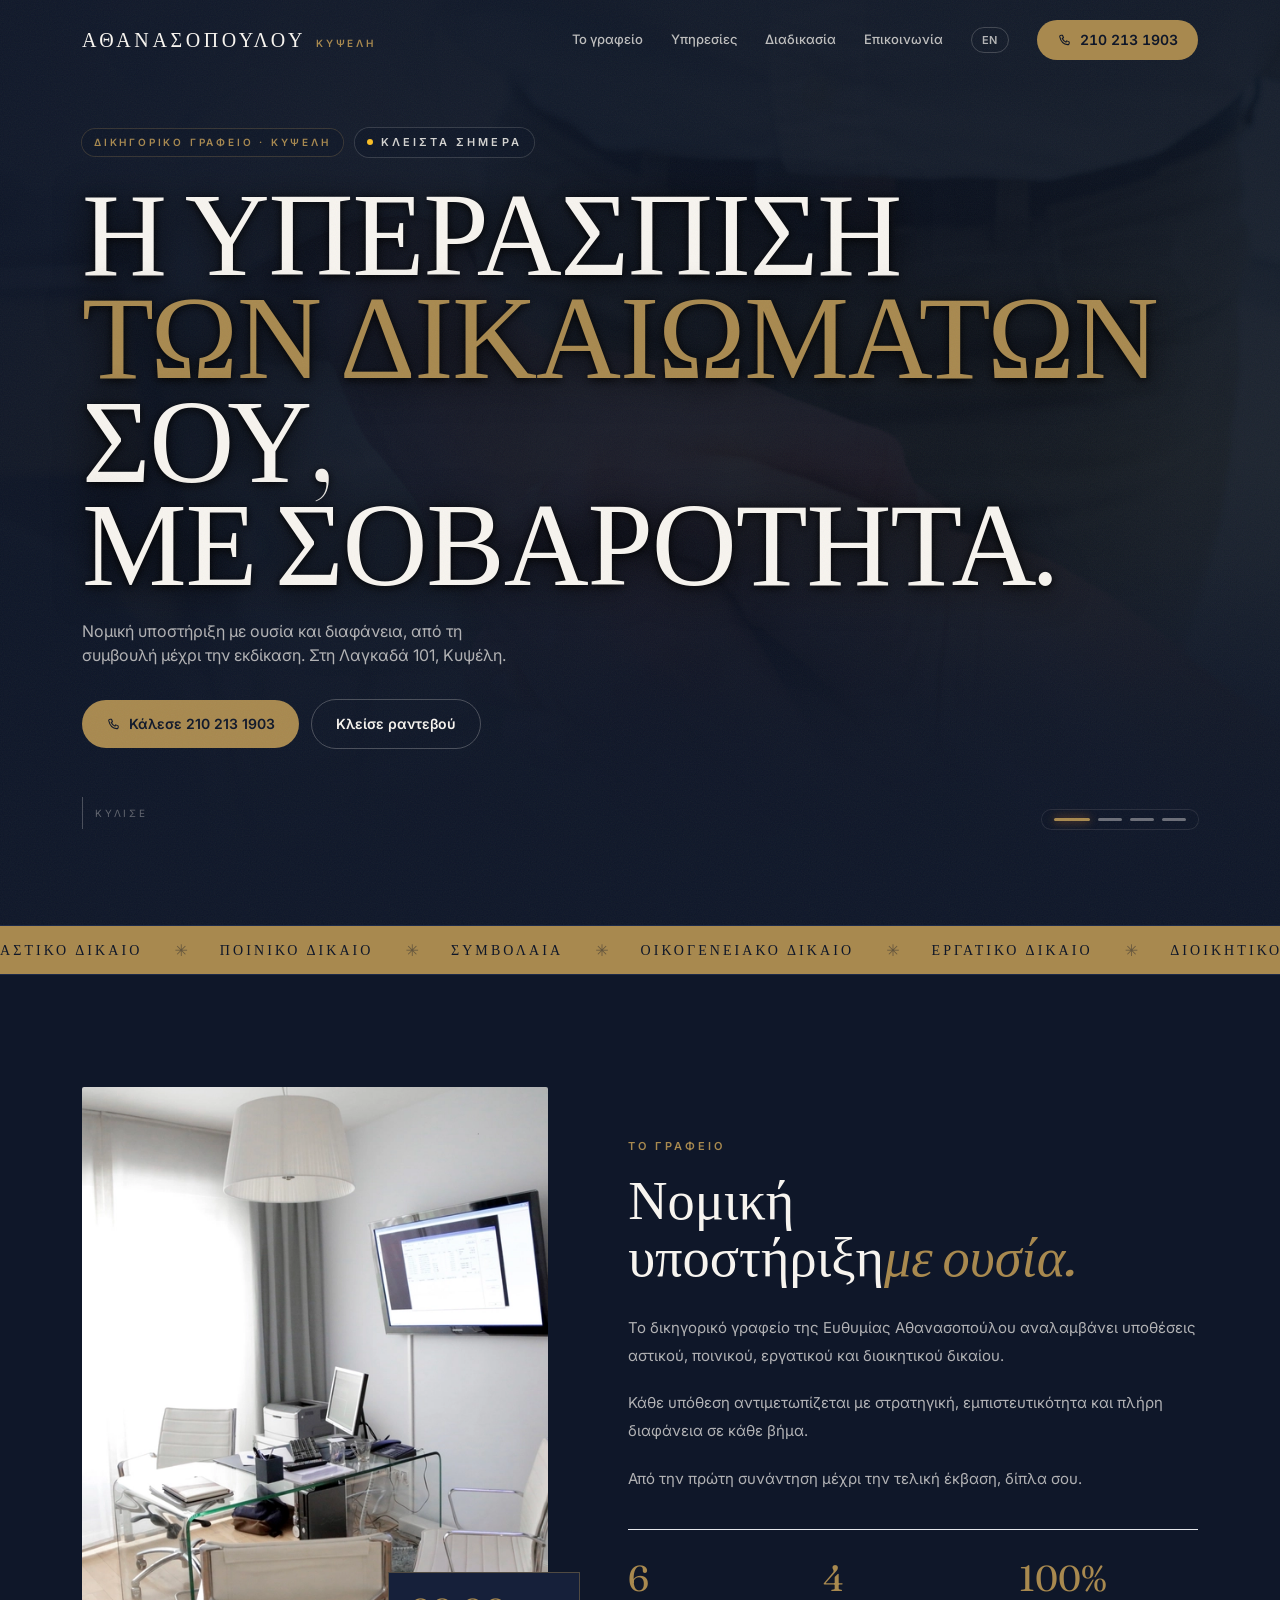
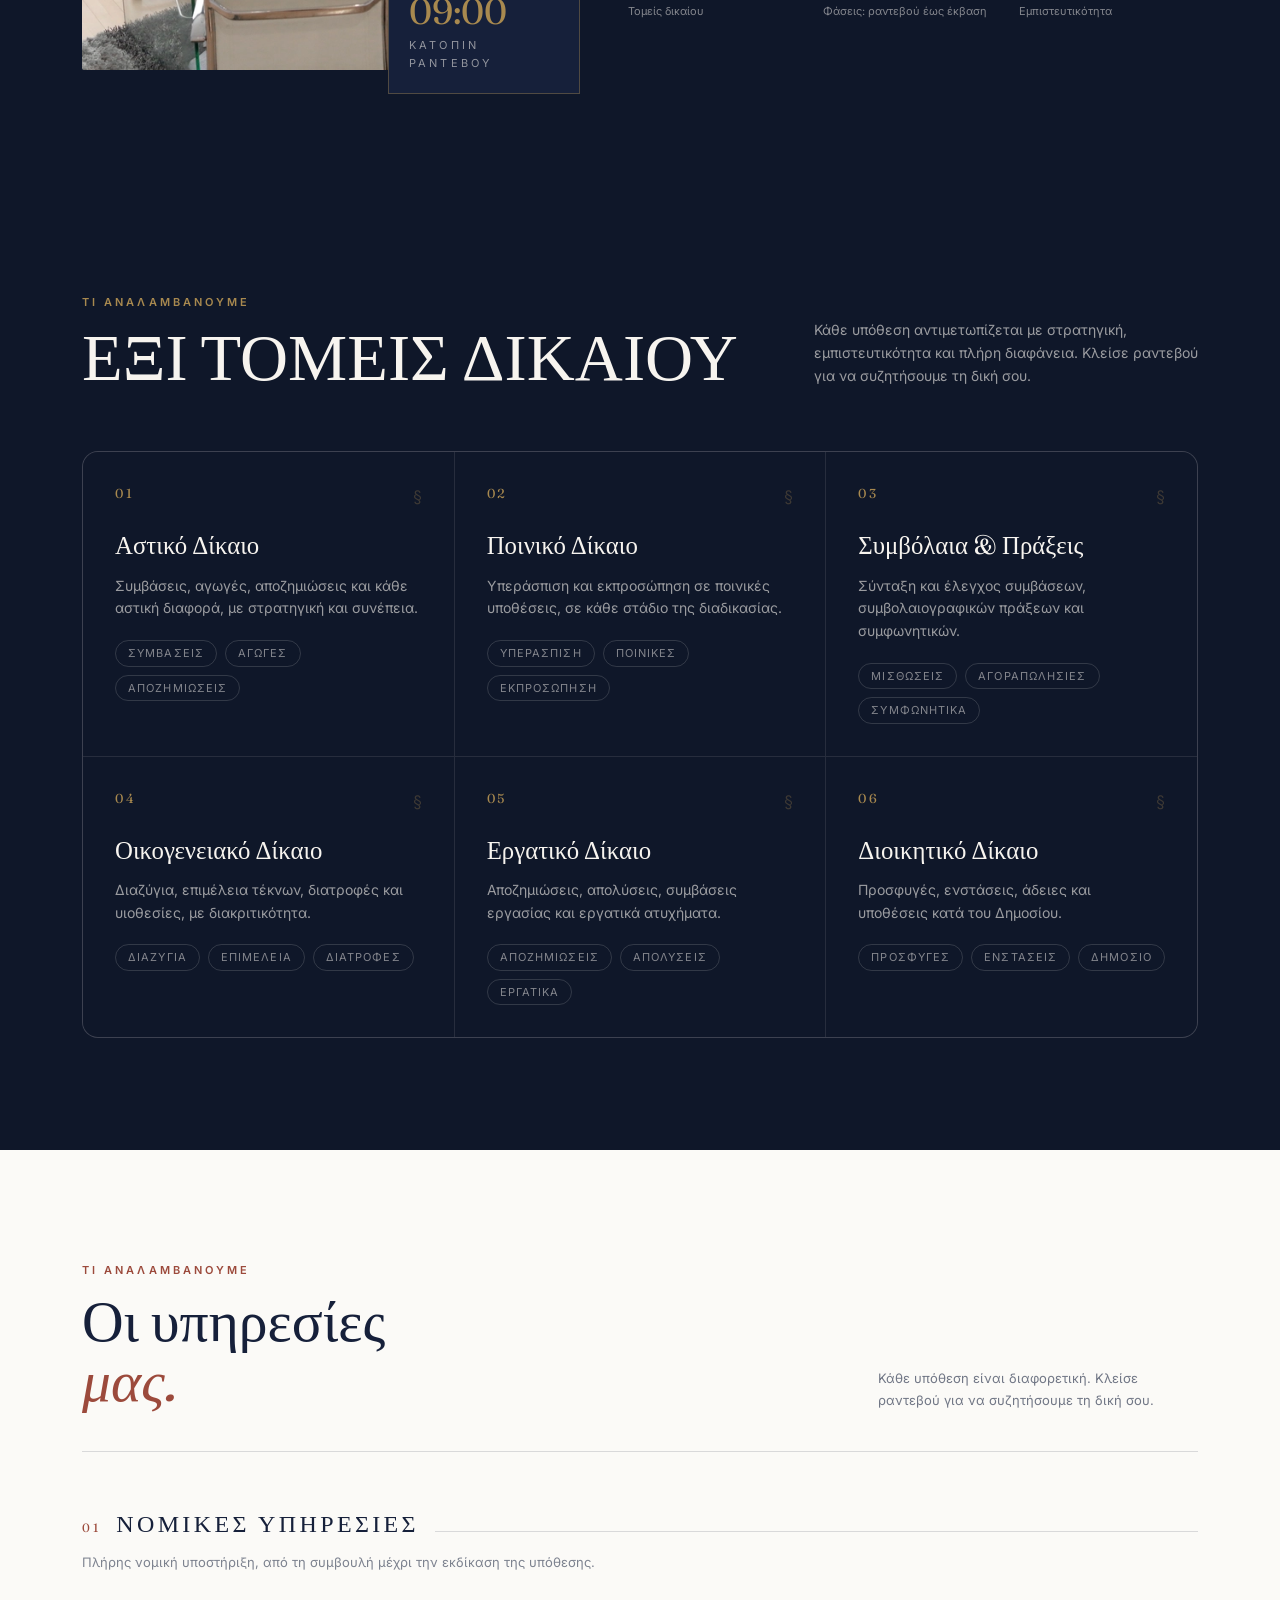
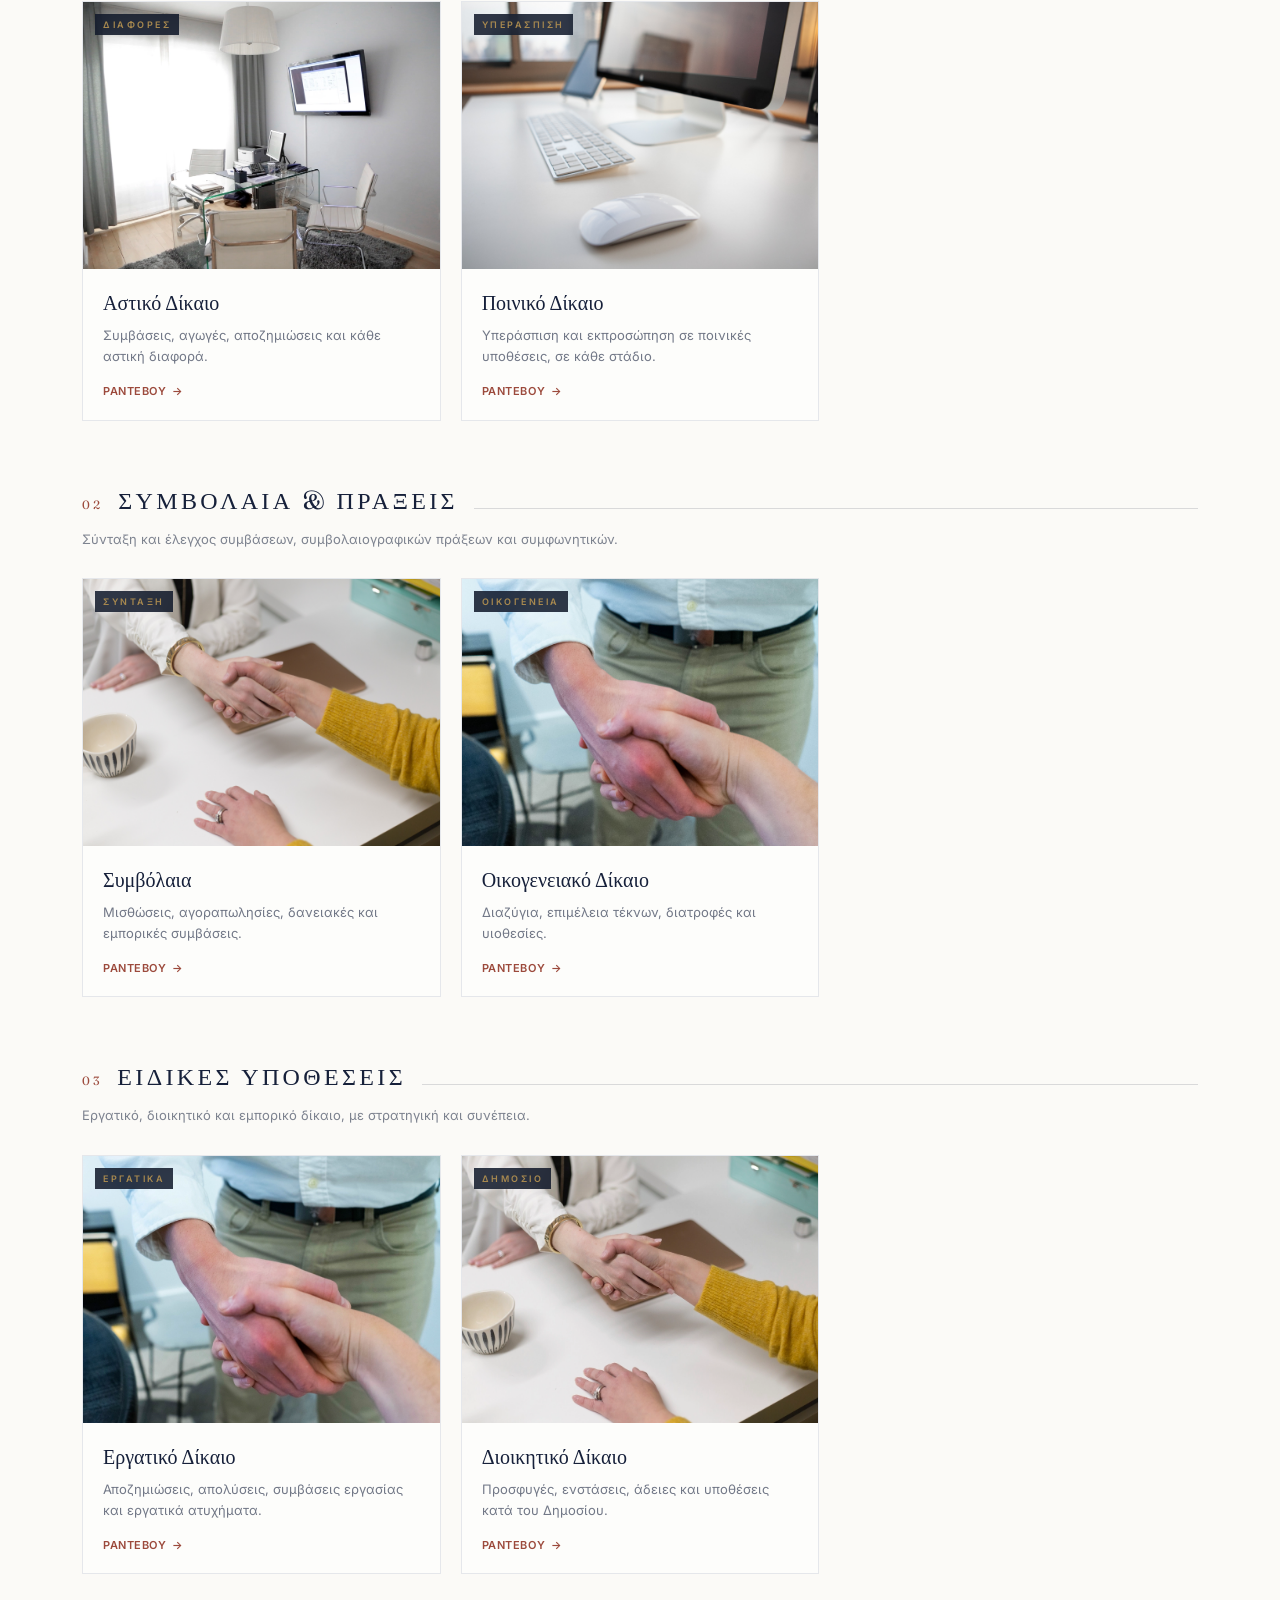
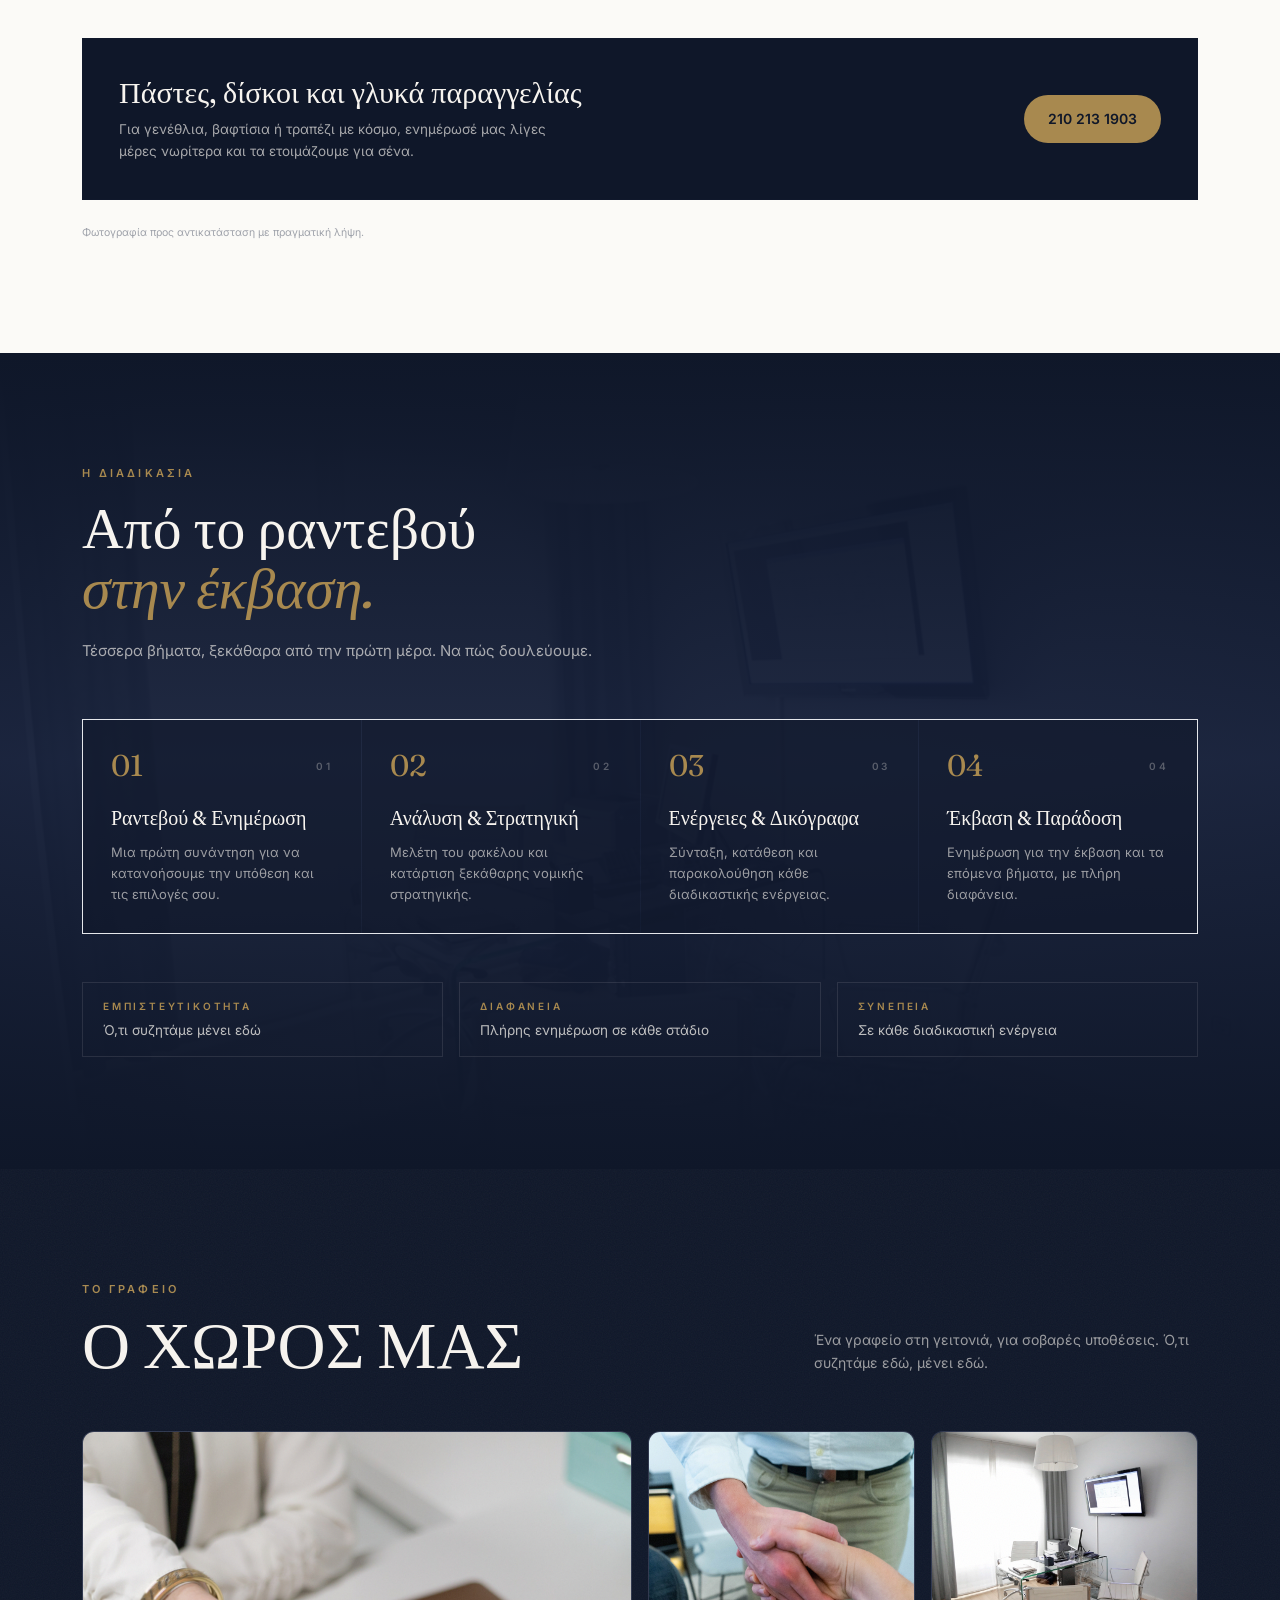
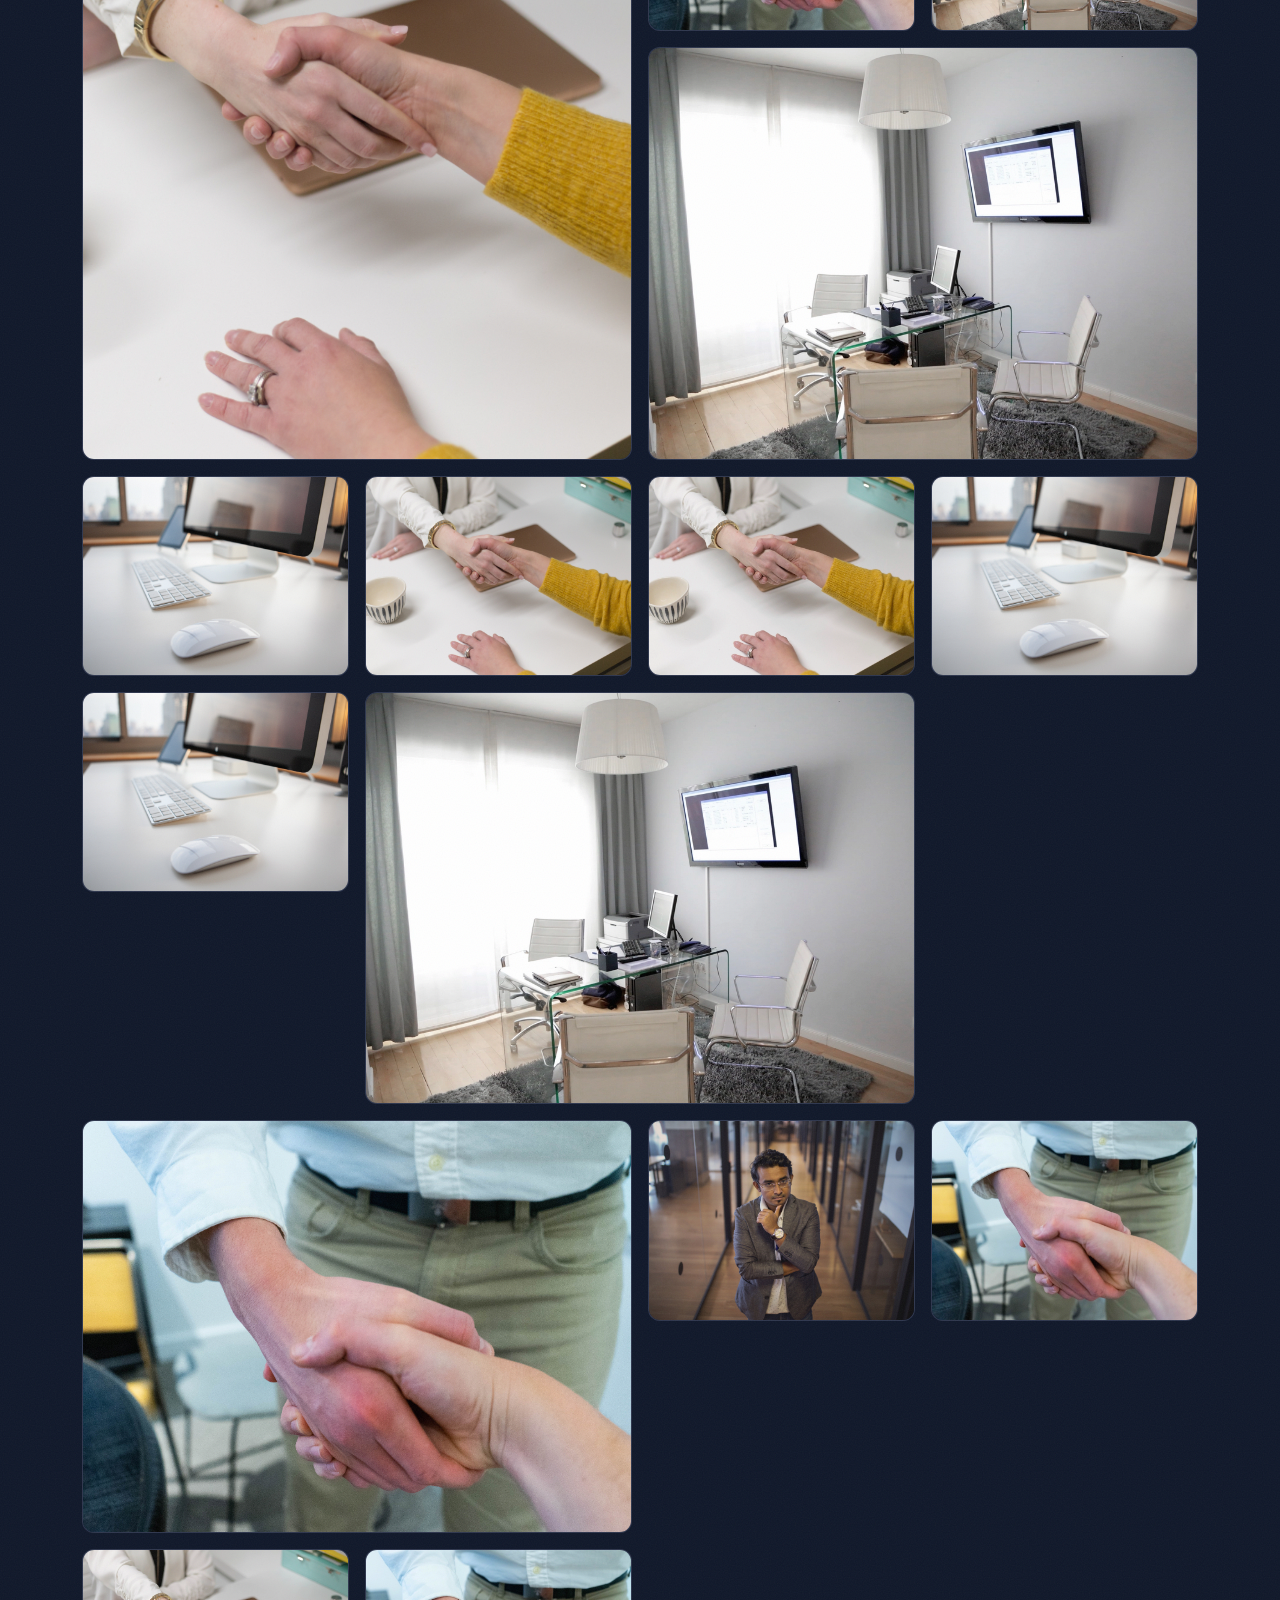
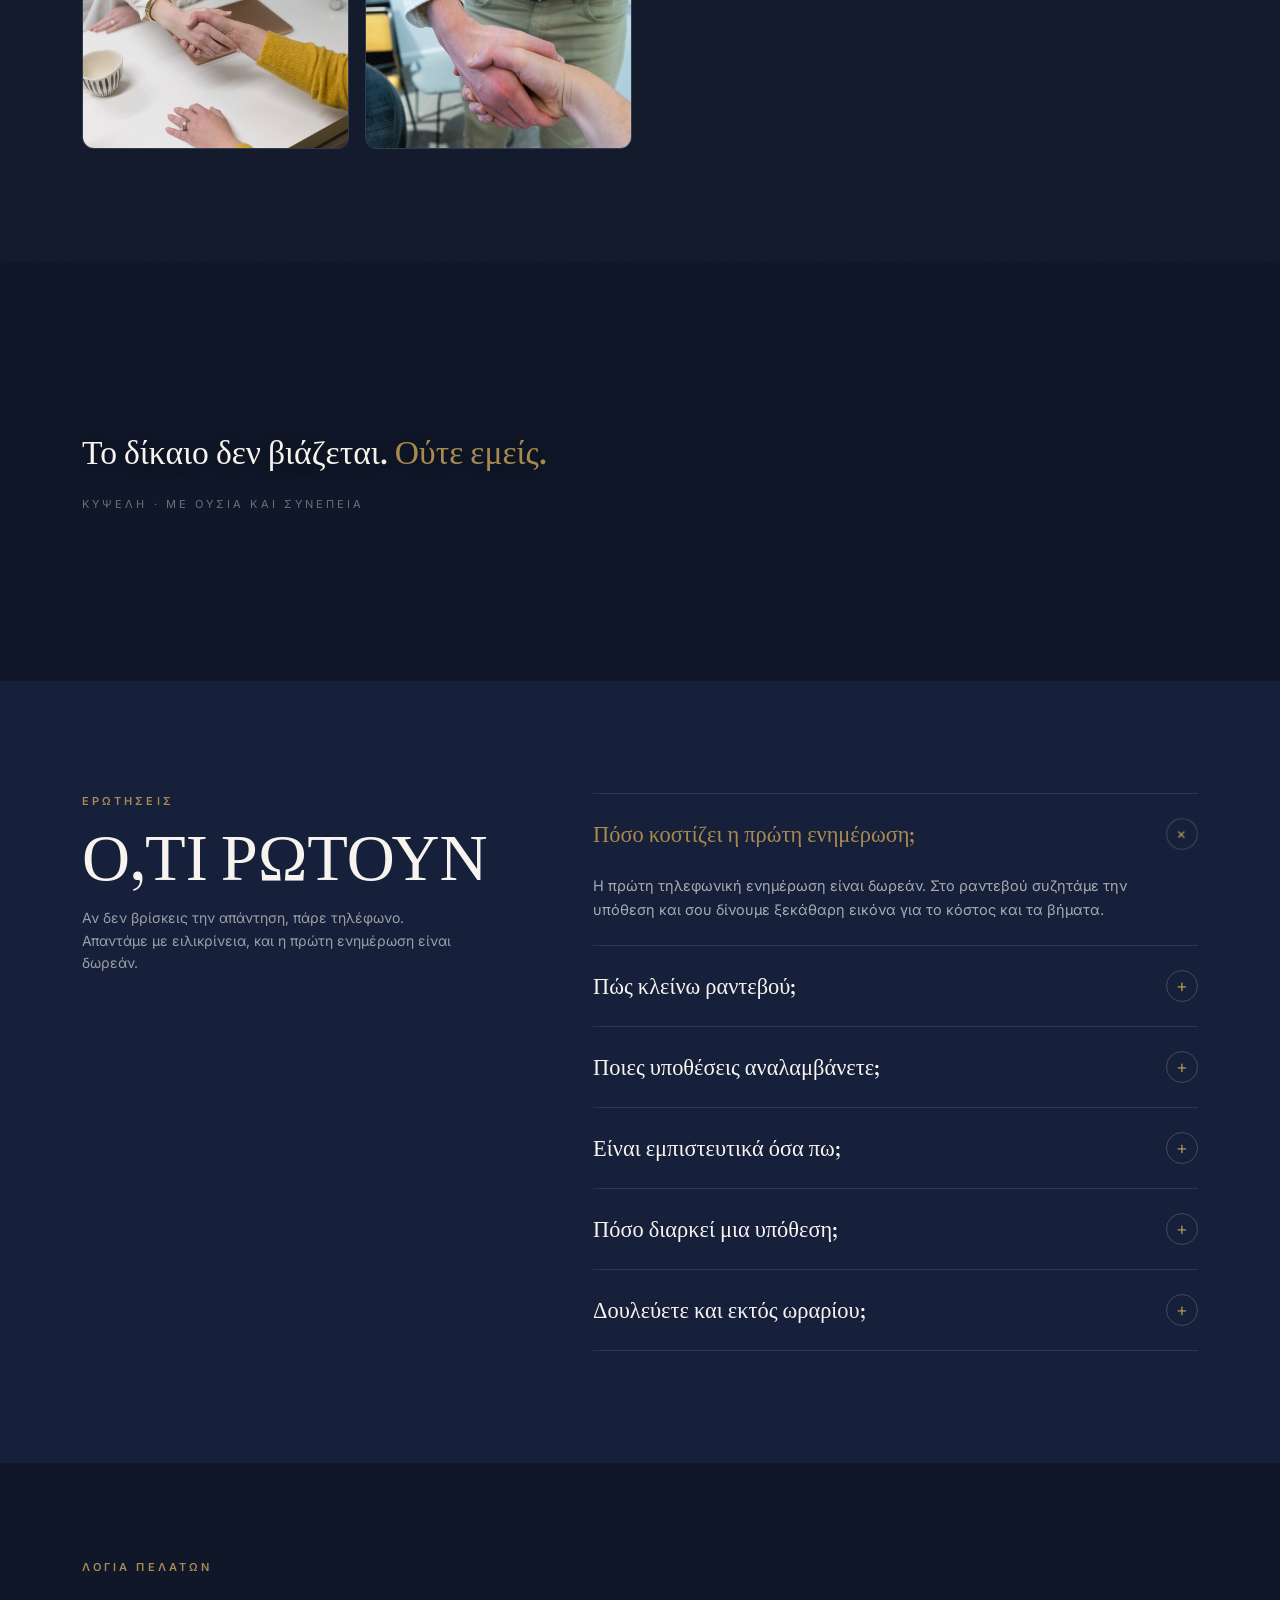
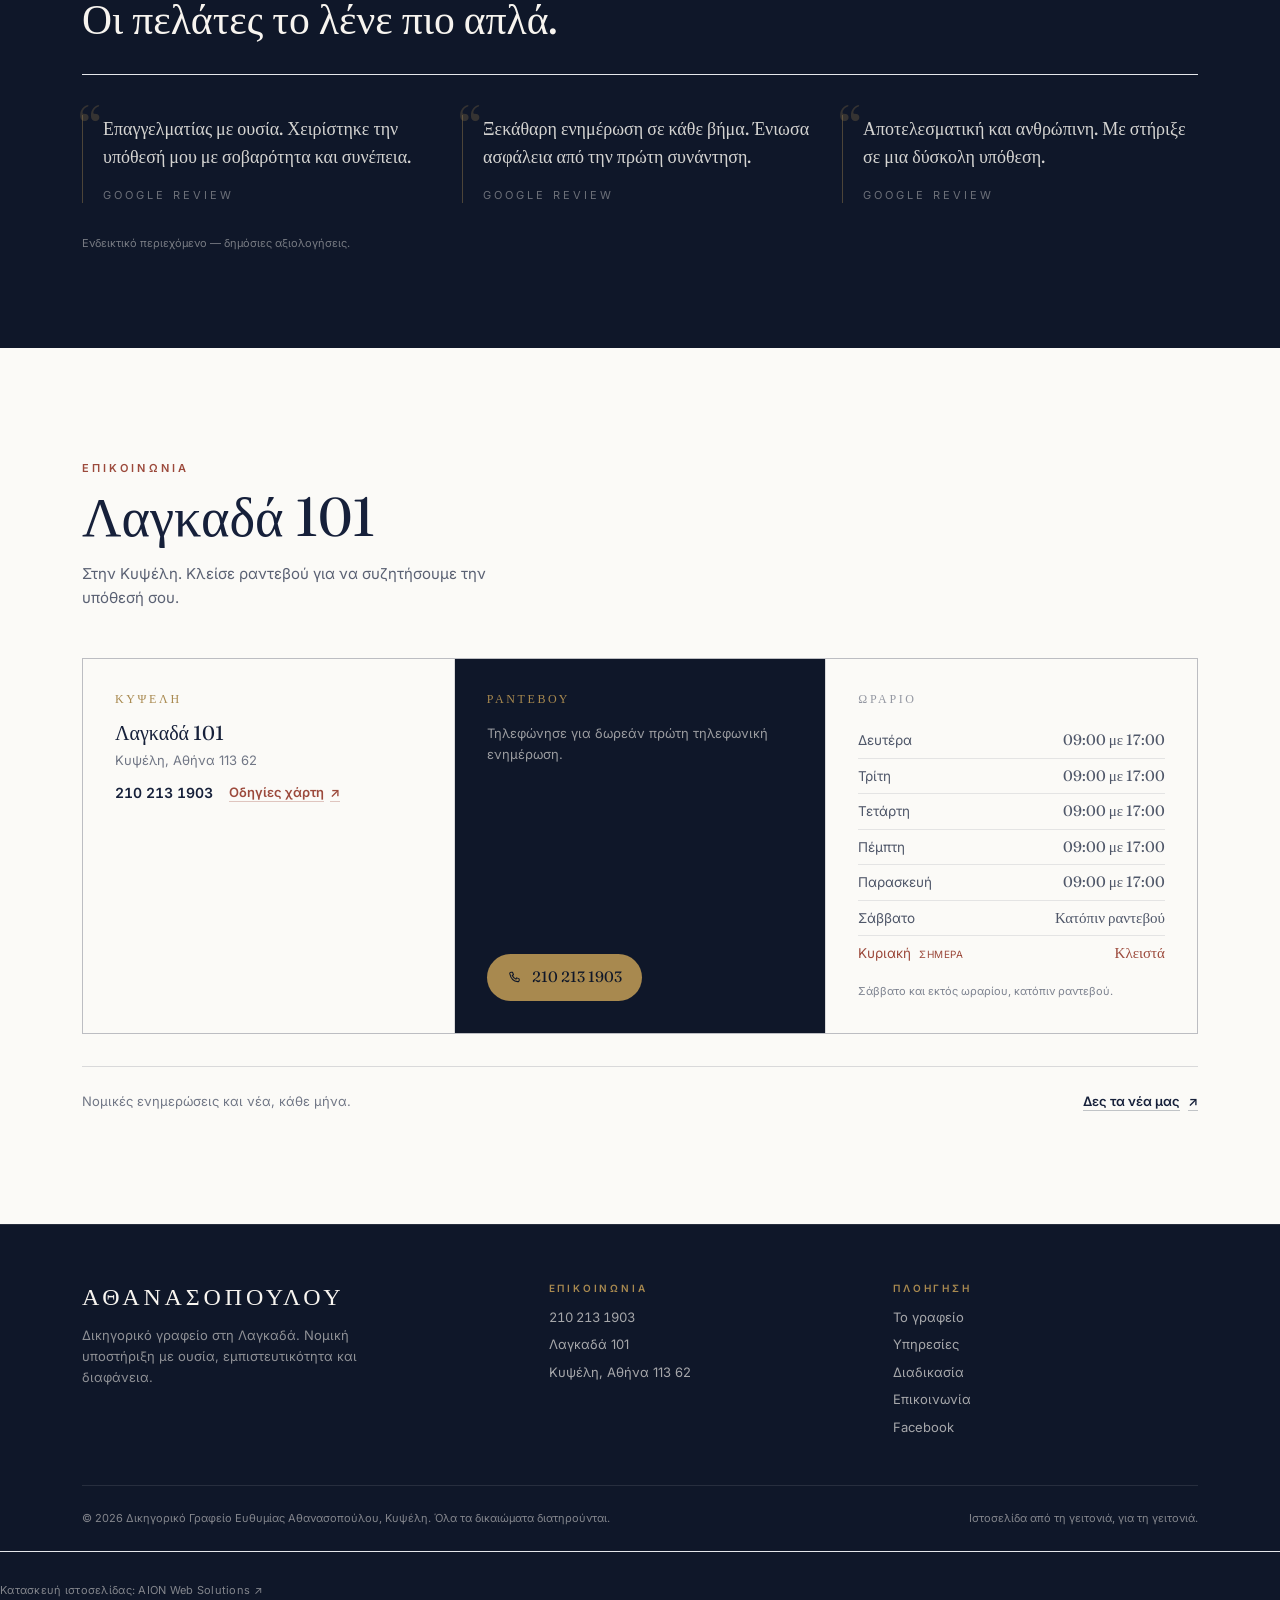
==== index.html @ 3e78d968 "deploy index.html" ====
<!DOCTYPE html>
<html lang="el">
 <head>
 <meta charset="UTF-8" />
 <meta name="viewport" content="width=device-width, initial-scale=1.0" />
 <title>Δικηγορικό Γραφείο Ευθυμίας Αθανασοπούλου — Νομικές Υπηρεσίες στην Κυψέλη</title>
 <meta
 name="description"
 content="Δικηγορικό γραφείο στην Κυψέλη. Αστικό, ποινικό, εργατικό και διοικητικό δίκαιο, συμβόλαια και νομική υποστήριξη. Λαγκαδά 101, τηλ. 210 213 1903."
 />
 <link rel="canonical" href="https://panosgr1983.github.io/aion-athanasopoulou-law-demo/" />
 <meta name="theme-color" content="#0F1729" />
 <link rel="icon" type="image/svg+xml" href="./favicon.svg" />
 <meta property="og:locale" content="el_GR" />
 <meta property="og:site_name" content="Δικηγορικό Γραφείο Ευθυμίας Αθανασοπούλου" />
 <meta property="og:title" content="Δικηγορικό Γραφείο Ευθυμίας Αθανασοπούλου, Κυψέλη" />
 <meta
 property="og:description"
 content="Νομική υποστήριξη με ουσία και διαφάνεια. Λαγκαδά 101, Κυψέλη."
 />
 <meta property="og:type" content="website" />
 <meta property="og:url" content="https://panosgr1983.github.io/aion-athanasopoulou-law-demo/" />
 <meta property="og:image" content="https://panosgr1983.github.io/aion-athanasopoulou-law-demo/images/buildings-1.jpg" />
 <meta name="twitter:card" content="summary_large_image" />
 <meta name="twitter:title" content="Δικηγορικό Γραφείο Ευθυμίας Αθανασοπούλου, Κυψέλη" />
 <meta name="twitter:description" content="Νομική υποστήριξη με ουσία και διαφάνεια. Λαγκαδά 101, Κυψέλη." />
 <meta name="twitter:image" content="https://panosgr1983.github.io/aion-athanasopoulou-law-demo/images/buildings-1.jpg" />
 <link rel="preconnect" href="https://fonts.googleapis.com" />
 <link rel="preconnect" href="https://fonts.gstatic.com" crossorigin />
 <link
 href="https://fonts.googleapis.com/css2?family=Fraunces:ital,wght@0,400;0,500;0,600;0,700;1,400;1,500;1,600&family=Inter:wght@300;400;500;600;700&display=swap"
 rel="stylesheet"
 />
 <script type="application/ld+json">
 {
 "@context": "https://schema.org",
 "@type": "LegalService",
 "name": "Δικηγορικό Γραφείο Ευθυμίας Αθανασοπούλου",
 "address": {
 "@type": "PostalAddress",
 "streetAddress": "Λαγκαδά 101",
 "addressLocality": "Κυψέλη, Αθήνα",
 "postalCode": "113 62",
 "addressCountry": "GR"
 },
 "telephone": "+302102131903",
 "priceRange": "€€",
 "openingHoursSpecification": [
 {
 "@type": "OpeningHoursSpecification",
 "dayOfWeek": ["Monday","Tuesday","Wednesday","Thursday","Friday"],
 "opens": "09:00",
 "closes": "17:00"
 }
 ]
 }
 </script>
   <script type="module" crossorigin src="./assets/index-mGDOBpdI.js"></script>
   <link rel="stylesheet" crossorigin href="./assets/index-BigKzp1x.css">
 </head>
 <body>
 <div id="root"></div>
 </body>
</html>
---- assets/index-BigKzp1x.css ----
*,:before,:after{--tw-border-spacing-x: 0;--tw-border-spacing-y: 0;--tw-translate-x: 0;--tw-translate-y: 0;--tw-rotate: 0;--tw-skew-x: 0;--tw-skew-y: 0;--tw-scale-x: 1;--tw-scale-y: 1;--tw-pan-x: ;--tw-pan-y: ;--tw-pinch-zoom: ;--tw-scroll-snap-strictness: proximity;--tw-gradient-from-position: ;--tw-gradient-via-position: ;--tw-gradient-to-position: ;--tw-ordinal: ;--tw-slashed-zero: ;--tw-numeric-figure: ;--tw-numeric-spacing: ;--tw-numeric-fraction: ;--tw-ring-inset: ;--tw-ring-offset-width: 0px;--tw-ring-offset-color: #fff;--tw-ring-color: rgb(59 130 246 / .5);--tw-ring-offset-shadow: 0 0 #0000;--tw-ring-shadow: 0 0 #0000;--tw-shadow: 0 0 #0000;--tw-shadow-colored: 0 0 #0000;--tw-blur: ;--tw-brightness: ;--tw-contrast: ;--tw-grayscale: ;--tw-hue-rotate: ;--tw-invert: ;--tw-saturate: ;--tw-sepia: ;--tw-drop-shadow: ;--tw-backdrop-blur: ;--tw-backdrop-brightness: ;--tw-backdrop-contrast: ;--tw-backdrop-grayscale: ;--tw-backdrop-hue-rotate: ;--tw-backdrop-invert: ;--tw-backdrop-opacity: ;--tw-backdrop-saturate: ;--tw-backdrop-sepia: ;--tw-contain-size: ;--tw-contain-layout: ;--tw-contain-paint: ;--tw-contain-style: }::backdrop{--tw-border-spacing-x: 0;--tw-border-spacing-y: 0;--tw-translate-x: 0;--tw-translate-y: 0;--tw-rotate: 0;--tw-skew-x: 0;--tw-skew-y: 0;--tw-scale-x: 1;--tw-scale-y: 1;--tw-pan-x: ;--tw-pan-y: ;--tw-pinch-zoom: ;--tw-scroll-snap-strictness: proximity;--tw-gradient-from-position: ;--tw-gradient-via-position: ;--tw-gradient-to-position: ;--tw-ordinal: ;--tw-slashed-zero: ;--tw-numeric-figure: ;--tw-numeric-spacing: ;--tw-numeric-fraction: ;--tw-ring-inset: ;--tw-ring-offset-width: 0px;--tw-ring-offset-color: #fff;--tw-ring-color: rgb(59 130 246 / .5);--tw-ring-offset-shadow: 0 0 #0000;--tw-ring-shadow: 0 0 #0000;--tw-shadow: 0 0 #0000;--tw-shadow-colored: 0 0 #0000;--tw-blur: ;--tw-brightness: ;--tw-contrast: ;--tw-grayscale: ;--tw-hue-rotate: ;--tw-invert: ;--tw-saturate: ;--tw-sepia: ;--tw-drop-shadow: ;--tw-backdrop-blur: ;--tw-backdrop-brightness: ;--tw-backdrop-contrast: ;--tw-backdrop-grayscale: ;--tw-backdrop-hue-rotate: ;--tw-backdrop-invert: ;--tw-backdrop-opacity: ;--tw-backdrop-saturate: ;--tw-backdrop-sepia: ;--tw-contain-size: ;--tw-contain-layout: ;--tw-contain-paint: ;--tw-contain-style: }*,:before,:after{box-sizing:border-box;border-width:0;border-style:solid;border-color:#e5e7eb}:before,:after{--tw-content: ""}html,:host{line-height:1.5;-webkit-text-size-adjust:100%;-moz-tab-size:4;-o-tab-size:4;tab-size:4;font-family:ui-sans-serif,system-ui,sans-serif,"Apple Color Emoji","Segoe UI Emoji",Segoe UI Symbol,"Noto Color Emoji";font-feature-settings:normal;font-variation-settings:normal;-webkit-tap-highlight-color:transparent}body{margin:0;line-height:inherit}hr{height:0;color:inherit;border-top-width:1px}abbr:where([title]){-webkit-text-decoration:underline dotted;text-decoration:underline dotted}h1,h2,h3,h4,h5,h6{font-size:inherit;font-weight:inherit}a{color:inherit;text-decoration:inherit}b,strong{font-weight:bolder}code,kbd,samp,pre{font-family:ui-monospace,SFMono-Regular,Menlo,Monaco,Consolas,Liberation Mono,Courier New,monospace;font-feature-settings:normal;font-variation-settings:normal;font-size:1em}small{font-size:80%}sub,sup{font-size:75%;line-height:0;position:relative;vertical-align:baseline}sub{bottom:-.25em}sup{top:-.5em}table{text-indent:0;border-color:inherit;border-collapse:collapse}button,input,optgroup,select,textarea{font-family:inherit;font-feature-settings:inherit;font-variation-settings:inherit;font-size:100%;font-weight:inherit;line-height:inherit;letter-spacing:inherit;color:inherit;margin:0;padding:0}button,select{text-transform:none}button,input:where([type=button]),input:where([type=reset]),input:where([type=submit]){-webkit-appearance:button;background-color:transparent;background-image:none}:-moz-focusring{outline:auto}:-moz-ui-invalid{box-shadow:none}progress{vertical-align:baseline}::-webkit-inner-spin-button,::-webkit-outer-spin-button{height:auto}[type=search]{-webkit-appearance:textfield;outline-offset:-2px}::-webkit-search-decoration{-webkit-appearance:none}::-webkit-file-upload-button{-webkit-appearance:button;font:inherit}summary{display:list-item}blockquote,dl,dd,h1,h2,h3,h4,h5,h6,hr,figure,p,pre{margin:0}fieldset{margin:0;padding:0}legend{padding:0}ol,ul,menu{list-style:none;margin:0;padding:0}dialog{padding:0}textarea{resize:vertical}input::-moz-placeholder,textarea::-moz-placeholder{opacity:1;color:#9ca3af}input::placeholder,textarea::placeholder{opacity:1;color:#9ca3af}button,[role=button]{cursor:pointer}:disabled{cursor:default}img,svg,video,canvas,audio,iframe,embed,object{display:block;vertical-align:middle}img,video{max-width:100%;height:auto}[hidden]:where(:not([hidden=until-found])){display:none}html{scroll-behavior:smooth;-webkit-text-size-adjust:100%}body{--tw-bg-opacity: 1;background-color:rgb(15 23 41 / var(--tw-bg-opacity, 1));font-family:Inter,system-ui,sans-serif;--tw-text-opacity: 1;color:rgb(247 244 239 / var(--tw-text-opacity, 1));-webkit-font-smoothing:antialiased;-moz-osx-font-smoothing:grayscale;text-rendering:optimizeLegibility}::-moz-selection{--tw-bg-opacity: 1;background-color:rgb(168 137 79 / var(--tw-bg-opacity, 1));--tw-text-opacity: 1;color:rgb(15 23 41 / var(--tw-text-opacity, 1))}::selection{--tw-bg-opacity: 1;background-color:rgb(168 137 79 / var(--tw-bg-opacity, 1));--tw-text-opacity: 1;color:rgb(15 23 41 / var(--tw-text-opacity, 1))}h1,h2,h3{text-wrap:balance}.wrap{margin-left:auto;margin-right:auto;width:100%;max-width:1180px;padding-left:1.25rem;padding-right:1.25rem}@media (min-width: 640px){.wrap{padding-left:2rem;padding-right:2rem}}.eyebrow{font-family:Inter,system-ui,sans-serif;font-size:11px;font-weight:600;text-transform:uppercase;letter-spacing:.28em;--tw-text-opacity: 1;color:rgb(168 137 79 / var(--tw-text-opacity, 1))}.btn{display:inline-flex;align-items:center;justify-content:center;gap:.5rem;border-radius:9999px;padding:.875rem 1.5rem;font-size:.875rem;line-height:1.25rem;font-weight:600;transition-property:color,background-color,border-color,text-decoration-color,fill,stroke,opacity,box-shadow,transform,filter,backdrop-filter;transition-timing-function:cubic-bezier(.4,0,.2,1);transition-duration:.3s}.btn:focus{outline:2px solid transparent;outline-offset:2px}.btn:focus-visible{--tw-ring-offset-shadow: var(--tw-ring-inset) 0 0 0 var(--tw-ring-offset-width) var(--tw-ring-offset-color);--tw-ring-shadow: var(--tw-ring-inset) 0 0 0 calc(2px + var(--tw-ring-offset-width)) var(--tw-ring-color);box-shadow:var(--tw-ring-offset-shadow),var(--tw-ring-shadow),var(--tw-shadow, 0 0 #0000);--tw-ring-opacity: 1;--tw-ring-color: rgb(168 137 79 / var(--tw-ring-opacity, 1));--tw-ring-offset-width: 2px;--tw-ring-offset-color: #0F1729}.btn-primary{display:inline-flex;align-items:center;justify-content:center;gap:.5rem;border-radius:9999px;padding:.875rem 1.5rem;font-size:.875rem;line-height:1.25rem;font-weight:600;transition-property:color,background-color,border-color,text-decoration-color,fill,stroke,opacity,box-shadow,transform,filter,backdrop-filter;transition-timing-function:cubic-bezier(.4,0,.2,1);transition-duration:.3s}.btn-primary:focus{outline:2px solid transparent;outline-offset:2px}.btn-primary:focus-visible{--tw-ring-offset-shadow: var(--tw-ring-inset) 0 0 0 var(--tw-ring-offset-width) var(--tw-ring-offset-color);--tw-ring-shadow: var(--tw-ring-inset) 0 0 0 calc(2px + var(--tw-ring-offset-width)) var(--tw-ring-color);box-shadow:var(--tw-ring-offset-shadow),var(--tw-ring-shadow),var(--tw-shadow, 0 0 #0000);--tw-ring-opacity: 1;--tw-ring-color: rgb(168 137 79 / var(--tw-ring-opacity, 1));--tw-ring-offset-width: 2px;--tw-ring-offset-color: #0F1729}.btn-primary{--tw-bg-opacity: 1;background-color:rgb(168 137 79 / var(--tw-bg-opacity, 1));--tw-text-opacity: 1;color:rgb(15 23 41 / var(--tw-text-opacity, 1))}.btn-primary:hover{--tw-bg-opacity: 1;background-color:rgb(195 166 112 / var(--tw-bg-opacity, 1))}.grain:after{content:"";position:absolute;top:0;right:0;bottom:0;left:0;pointer-events:none;opacity:.05;background-image:url("data:image/svg+xml,%3Csvg xmlns='http://www.w3.org/2000/svg' width='140' height='140'%3E%3Cfilter id='n'%3E%3CfeTurbulence type='fractalNoise' baseFrequency='0.85' numOctaves='3'/%3E%3C/filter%3E%3Crect width='140' height='140' filter='url(%23n)'/%3E%3C/svg%3E")}.sr-only{position:absolute;width:1px;height:1px;padding:0;margin:-1px;overflow:hidden;clip:rect(0,0,0,0);white-space:nowrap;border-width:0}.pointer-events-none{pointer-events:none}.fixed{position:fixed}.absolute{position:absolute}.relative{position:relative}.inset-0{top:0;right:0;bottom:0;left:0}.inset-x-0{left:0;right:0}.-bottom-6{bottom:-1.5rem}.-bottom-\[180px\]{bottom:-180px}.-left-1{left:-.25rem}.-right-2{right:-.5rem}.-top-4{top:-1rem}.-top-\[180px\]{top:-180px}.bottom-0{bottom:0}.bottom-3{bottom:.75rem}.left-0{left:0}.left-3{left:.75rem}.left-4{left:1rem}.right-3{right:.75rem}.right-4{right:1rem}.right-5{right:1.25rem}.top-0{top:0}.top-1\.5{top:.375rem}.top-3{top:.75rem}.top-4{top:1rem}.top-5{top:1.25rem}.isolate{isolation:isolate}.-z-10{z-index:-10}.z-10{z-index:10}.z-40{z-index:40}.z-50{z-index:50}.z-\[200\]{z-index:200}.row-span-2{grid-row:span 2 / span 2}.mb-1\.5{margin-bottom:.375rem}.mb-10{margin-bottom:2.5rem}.mb-11{margin-bottom:2.75rem}.mb-5{margin-bottom:1.25rem}.ml-2{margin-left:.5rem}.mt-1{margin-top:.25rem}.mt-1\.5{margin-top:.375rem}.mt-10{margin-top:2.5rem}.mt-12{margin-top:3rem}.mt-14{margin-top:3.5rem}.mt-16{margin-top:4rem}.mt-2{margin-top:.5rem}.mt-2\.5{margin-top:.625rem}.mt-3{margin-top:.75rem}.mt-4{margin-top:1rem}.mt-5{margin-top:1.25rem}.mt-6{margin-top:1.5rem}.mt-7{margin-top:1.75rem}.mt-8{margin-top:2rem}.mt-9{margin-top:2.25rem}.block{display:block}.flex{display:flex}.inline-flex{display:inline-flex}.table{display:table}.grid{display:grid}.hidden{display:none}.aspect-\[4\/3\]{aspect-ratio:4/3}.aspect-\[4\/5\]{aspect-ratio:4/5}.h-1\.5{height:.375rem}.h-11{height:2.75rem}.h-12{height:3rem}.h-2\/5{height:40%}.h-24{height:6rem}.h-3{height:.75rem}.h-8{height:2rem}.h-9{height:2.25rem}.h-\[2px\]{height:2px}.h-\[3px\]{height:3px}.h-full{height:100%}.h-px{height:1px}.max-h-0{max-height:0px}.max-h-\[28rem\]{max-height:28rem}.max-h-\[80vh\]{max-height:80vh}.max-h-\[86vh\]{max-height:86vh}.min-h-\[100svh\]{min-height:100svh}.min-h-\[420px\]{min-height:420px}.w-0{width:0px}.w-1\.5{width:.375rem}.w-11{width:2.75rem}.w-12{width:3rem}.w-48{width:12rem}.w-5{width:1.25rem}.w-6{width:1.5rem}.w-8{width:2rem}.w-9{width:2.25rem}.w-fit{width:-moz-fit-content;width:fit-content}.w-full{width:100%}.w-max{width:-moz-max-content;width:max-content}.w-px{width:1px}.min-w-0{min-width:0px}.max-w-2xl{max-width:42rem}.max-w-\[16ch\]{max-width:16ch}.max-w-\[18ch\]{max-width:18ch}.max-w-\[30ch\]{max-width:30ch}.max-w-\[92vw\]{max-width:92vw}.max-w-full{max-width:100%}.max-w-lg{max-width:32rem}.max-w-md{max-width:28rem}.max-w-sm{max-width:24rem}.max-w-xl{max-width:36rem}.max-w-xs{max-width:20rem}.flex-1{flex:1 1 0%}.shrink-0{flex-shrink:0}.translate-y-2{--tw-translate-y: .5rem;transform:translate(var(--tw-translate-x),var(--tw-translate-y)) rotate(var(--tw-rotate)) skew(var(--tw-skew-x)) skewY(var(--tw-skew-y)) scaleX(var(--tw-scale-x)) scaleY(var(--tw-scale-y))}.-rotate-45{--tw-rotate: -45deg;transform:translate(var(--tw-translate-x),var(--tw-translate-y)) rotate(var(--tw-rotate)) skew(var(--tw-skew-x)) skewY(var(--tw-skew-y)) scaleX(var(--tw-scale-x)) scaleY(var(--tw-scale-y))}.rotate-45{--tw-rotate: 45deg;transform:translate(var(--tw-translate-x),var(--tw-translate-y)) rotate(var(--tw-rotate)) skew(var(--tw-skew-x)) skewY(var(--tw-skew-y)) scaleX(var(--tw-scale-x)) scaleY(var(--tw-scale-y))}.scale-100{--tw-scale-x: 1;--tw-scale-y: 1;transform:translate(var(--tw-translate-x),var(--tw-translate-y)) rotate(var(--tw-rotate)) skew(var(--tw-skew-x)) skewY(var(--tw-skew-y)) scaleX(var(--tw-scale-x)) scaleY(var(--tw-scale-y))}.scale-\[1\.07\]{--tw-scale-x: 1.07;--tw-scale-y: 1.07;transform:translate(var(--tw-translate-x),var(--tw-translate-y)) rotate(var(--tw-rotate)) skew(var(--tw-skew-x)) skewY(var(--tw-skew-y)) scaleX(var(--tw-scale-x)) scaleY(var(--tw-scale-y))}.transform{transform:translate(var(--tw-translate-x),var(--tw-translate-y)) rotate(var(--tw-rotate)) skew(var(--tw-skew-x)) skewY(var(--tw-skew-y)) scaleX(var(--tw-scale-x)) scaleY(var(--tw-scale-y))}@keyframes marquee{0%{transform:translate(0)}to{transform:translate(-50%)}}.animate-marquee{animation:marquee 34s linear infinite}@keyframes rise{0%{opacity:0;transform:translateY(26px)}to{opacity:1;transform:translateY(0)}}.animate-rise{animation:rise .9s cubic-bezier(.22,1,.36,1) both}.grid-cols-2{grid-template-columns:repeat(2,minmax(0,1fr))}.grid-cols-3{grid-template-columns:repeat(3,minmax(0,1fr))}.flex-col{flex-direction:column}.flex-wrap{flex-wrap:wrap}.place-items-center{place-items:center}.items-start{align-items:flex-start}.items-end{align-items:flex-end}.items-center{align-items:center}.items-baseline{align-items:baseline}.justify-end{justify-content:flex-end}.justify-center{justify-content:center}.justify-between{justify-content:space-between}.gap-1{gap:.25rem}.gap-1\.5{gap:.375rem}.gap-10{gap:2.5rem}.gap-12{gap:3rem}.gap-2{gap:.5rem}.gap-2\.5{gap:.625rem}.gap-3{gap:.75rem}.gap-4{gap:1rem}.gap-5{gap:1.25rem}.gap-6{gap:1.5rem}.gap-7{gap:1.75rem}.gap-8{gap:2rem}.gap-px{gap:1px}.gap-x-4{-moz-column-gap:1rem;column-gap:1rem}.gap-y-1\.5{row-gap:.375rem}.space-y-16>:not([hidden])~:not([hidden]){--tw-space-y-reverse: 0;margin-top:calc(4rem * calc(1 - var(--tw-space-y-reverse)));margin-bottom:calc(4rem * var(--tw-space-y-reverse))}.space-y-2>:not([hidden])~:not([hidden]){--tw-space-y-reverse: 0;margin-top:calc(.5rem * calc(1 - var(--tw-space-y-reverse)));margin-bottom:calc(.5rem * var(--tw-space-y-reverse))}.space-y-5>:not([hidden])~:not([hidden]){--tw-space-y-reverse: 0;margin-top:calc(1.25rem * calc(1 - var(--tw-space-y-reverse)));margin-bottom:calc(1.25rem * var(--tw-space-y-reverse))}.divide-y>:not([hidden])~:not([hidden]){--tw-divide-y-reverse: 0;border-top-width:calc(1px * calc(1 - var(--tw-divide-y-reverse)));border-bottom-width:calc(1px * var(--tw-divide-y-reverse))}.divide-crust-900\/10>:not([hidden])~:not([hidden]){border-color:#16203a1a}.divide-flour\/10>:not([hidden])~:not([hidden]){border-color:#f7f4ef1a}.overflow-hidden{overflow:hidden}.truncate{overflow:hidden;text-overflow:ellipsis;white-space:nowrap}.whitespace-nowrap{white-space:nowrap}.break-words{overflow-wrap:break-word}.rounded-2xl{border-radius:1rem}.rounded-\[2px\]{border-radius:2px}.rounded-full{border-radius:9999px}.rounded-xl{border-radius:.75rem}.border{border-width:1px}.border-y{border-top-width:1px;border-bottom-width:1px}.border-b{border-bottom-width:1px}.border-l{border-left-width:1px}.border-t{border-top-width:1px}.border-crust-800{--tw-border-opacity: 1;border-color:rgb(30 42 71 / var(--tw-border-opacity, 1))}.border-crust-900\/15{border-color:#16203a26}.border-ember\/40{border-color:#a8894f66}.border-ember\/50{border-color:#a8894f80}.border-flour\/10{border-color:#f7f4ef1a}.border-flour\/15{border-color:#f7f4ef26}.border-flour\/20{border-color:#f7f4ef33}.border-flour\/25{border-color:#f7f4ef40}.border-flour\/5{border-color:#f7f4ef0d}.bg-\[\#EFE6D6\]{--tw-bg-opacity: 1;background-color:rgb(239 230 214 / var(--tw-bg-opacity, 1))}.bg-amber-400{--tw-bg-opacity: 1;background-color:rgb(251 191 36 / var(--tw-bg-opacity, 1))}.bg-black\/75{background-color:#000000bf}.bg-crust-900{--tw-bg-opacity: 1;background-color:rgb(22 32 58 / var(--tw-bg-opacity, 1))}.bg-crust-900\/15{background-color:#16203a26}.bg-crust-950{--tw-bg-opacity: 1;background-color:rgb(15 23 41 / var(--tw-bg-opacity, 1))}.bg-crust-950\/50{background-color:#0f172980}.bg-crust-950\/55{background-color:#0f17298c}.bg-crust-950\/70{background-color:#0f1729b3}.bg-crust-950\/85{background-color:#0f1729d9}.bg-crust-950\/90{background-color:#0f1729e6}.bg-crust-950\/95{background-color:#0f1729f2}.bg-current{background-color:currentColor}.bg-ember{--tw-bg-opacity: 1;background-color:rgb(168 137 79 / var(--tw-bg-opacity, 1))}.bg-emerald-400{--tw-bg-opacity: 1;background-color:rgb(52 211 153 / var(--tw-bg-opacity, 1))}.bg-flour\/10{background-color:#f7f4ef1a}.bg-flour\/25{background-color:#f7f4ef40}.bg-flour\/40{background-color:#f7f4ef66}.bg-flour\/5{background-color:#f7f4ef0d}.bg-paper{--tw-bg-opacity: 1;background-color:rgb(251 250 247 / var(--tw-bg-opacity, 1))}.bg-paper\/95{background-color:#fbfaf7f2}.bg-white\/60{background-color:#fff9}.bg-gradient-to-b{background-image:linear-gradient(to bottom,var(--tw-gradient-stops))}.bg-gradient-to-r{background-image:linear-gradient(to right,var(--tw-gradient-stops))}.bg-gradient-to-t{background-image:linear-gradient(to top,var(--tw-gradient-stops))}.from-crust-950{--tw-gradient-from: #0F1729 var(--tw-gradient-from-position);--tw-gradient-to: rgb(15 23 41 / 0) var(--tw-gradient-to-position);--tw-gradient-stops: var(--tw-gradient-from), var(--tw-gradient-to)}.from-crust-950\/80{--tw-gradient-from: rgb(15 23 41 / .8) var(--tw-gradient-from-position);--tw-gradient-to: rgb(15 23 41 / 0) var(--tw-gradient-to-position);--tw-gradient-stops: var(--tw-gradient-from), var(--tw-gradient-to)}.from-crust-950\/85{--tw-gradient-from: rgb(15 23 41 / .85) var(--tw-gradient-from-position);--tw-gradient-to: rgb(15 23 41 / 0) var(--tw-gradient-to-position);--tw-gradient-stops: var(--tw-gradient-from), var(--tw-gradient-to)}.from-crust-950\/95{--tw-gradient-from: rgb(15 23 41 / .95) var(--tw-gradient-from-position);--tw-gradient-to: rgb(15 23 41 / 0) var(--tw-gradient-to-position);--tw-gradient-stops: var(--tw-gradient-from), var(--tw-gradient-to)}.via-crust-900\/85{--tw-gradient-to: rgb(22 32 58 / 0) var(--tw-gradient-to-position);--tw-gradient-stops: var(--tw-gradient-from), rgb(22 32 58 / .85) var(--tw-gradient-via-position), var(--tw-gradient-to)}.via-crust-950\/25{--tw-gradient-to: rgb(15 23 41 / 0) var(--tw-gradient-to-position);--tw-gradient-stops: var(--tw-gradient-from), rgb(15 23 41 / .25) var(--tw-gradient-via-position), var(--tw-gradient-to)}.via-crust-950\/55{--tw-gradient-to: rgb(15 23 41 / 0) var(--tw-gradient-to-position);--tw-gradient-stops: var(--tw-gradient-from), rgb(15 23 41 / .55) var(--tw-gradient-via-position), var(--tw-gradient-to)}.via-crust-950\/60{--tw-gradient-to: rgb(15 23 41 / 0) var(--tw-gradient-to-position);--tw-gradient-stops: var(--tw-gradient-from), rgb(15 23 41 / .6) var(--tw-gradient-via-position), var(--tw-gradient-to)}.to-crust-950{--tw-gradient-to: #0F1729 var(--tw-gradient-to-position)}.to-transparent{--tw-gradient-to: transparent var(--tw-gradient-to-position)}.bg-cover{background-size:cover}.bg-center{background-position:center}.object-contain{-o-object-fit:contain;object-fit:contain}.object-cover{-o-object-fit:cover;object-fit:cover}.object-center{-o-object-position:center;object-position:center}.p-4{padding:1rem}.p-5{padding:1.25rem}.p-6{padding:1.5rem}.p-7{padding:1.75rem}.\!px-5{padding-left:1.25rem!important;padding-right:1.25rem!important}.\!py-2\.5{padding-top:.625rem!important;padding-bottom:.625rem!important}.\!py-3{padding-top:.75rem!important;padding-bottom:.75rem!important}.px-2{padding-left:.5rem;padding-right:.5rem}.px-2\.5{padding-left:.625rem;padding-right:.625rem}.px-3{padding-left:.75rem;padding-right:.75rem}.px-4{padding-left:1rem;padding-right:1rem}.px-5{padding-left:1.25rem;padding-right:1.25rem}.py-1{padding-top:.25rem;padding-bottom:.25rem}.py-1\.5{padding-top:.375rem;padding-bottom:.375rem}.py-16{padding-top:4rem;padding-bottom:4rem}.py-2{padding-top:.5rem;padding-bottom:.5rem}.py-20{padding-top:5rem;padding-bottom:5rem}.py-3{padding-top:.75rem;padding-bottom:.75rem}.py-4{padding-top:1rem;padding-bottom:1rem}.py-5{padding-top:1.25rem;padding-bottom:1.25rem}.py-6{padding-top:1.5rem;padding-bottom:1.5rem}.pb-10{padding-bottom:2.5rem}.pb-16{padding-bottom:4rem}.pb-6{padding-bottom:1.5rem}.pb-8{padding-bottom:2rem}.pb-\[max\(0\.75rem\,env\(safe-area-inset-bottom\)\)\]{padding-bottom:max(.75rem,env(safe-area-inset-bottom))}.pl-5{padding-left:1.25rem}.pr-12{padding-right:3rem}.pt-14{padding-top:3.5rem}.pt-2\.5{padding-top:.625rem}.pt-32{padding-top:8rem}.pt-6{padding-top:1.5rem}.pt-7{padding-top:1.75rem}.text-left{text-align:left}.text-center{text-align:center}.text-right{text-align:right}.font-display,.font-serif{font-family:Fraunces,Georgia,serif}.text-2xl{font-size:1.5rem;line-height:2rem}.text-3xl{font-size:1.875rem;line-height:2.25rem}.text-4xl{font-size:2.25rem;line-height:2.5rem}.text-6xl{font-size:3.75rem;line-height:1}.text-\[10\.5px\]{font-size:10.5px}.text-\[10px\]{font-size:10px}.text-\[11px\]{font-size:11px}.text-\[12px\]{font-size:12px}.text-\[13\.5px\]{font-size:13.5px}.text-\[13px\]{font-size:13px}.text-\[14\.5px\]{font-size:14.5px}.text-\[14px\]{font-size:14px}.text-\[15px\]{font-size:15px}.text-\[9px\]{font-size:9px}.text-\[clamp\(1\.05rem\,2\.2vw\,1\.4rem\)\]{font-size:clamp(1.05rem,2.2vw,1.4rem)}.text-\[clamp\(1\.25rem\,2\.4vw\,1\.55rem\)\]{font-size:clamp(1.25rem,2.4vw,1.55rem)}.text-\[clamp\(1\.3rem\,3\.1vw\,2\.1rem\)\]{font-size:clamp(1.3rem,3.1vw,2.1rem)}.text-\[clamp\(1\.7rem\,3\.6vw\,2\.6rem\)\]{font-size:clamp(1.7rem,3.6vw,2.6rem)}.text-\[clamp\(2\.1rem\,9\.2vw\,7\.5rem\)\]{font-size:clamp(2.1rem,9.2vw,7.5rem)}.text-\[clamp\(2rem\,4\.6vw\,3\.4rem\)\]{font-size:clamp(2rem,4.6vw,3.4rem)}.text-\[clamp\(2rem\,4\.8vw\,3\.6rem\)\]{font-size:clamp(2rem,4.8vw,3.6rem)}.text-\[clamp\(2rem\,5\.2vw\,4\.2rem\)\]{font-size:clamp(2rem,5.2vw,4.2rem)}.text-lg{font-size:1.125rem;line-height:1.75rem}.text-sm{font-size:.875rem;line-height:1.25rem}.text-xl{font-size:1.25rem;line-height:1.75rem}.text-xs{font-size:.75rem;line-height:1rem}.font-medium{font-weight:500}.font-semibold{font-weight:600}.uppercase{text-transform:uppercase}.italic{font-style:italic}.not-italic{font-style:normal}.tabular-nums{--tw-numeric-spacing: tabular-nums;font-variant-numeric:var(--tw-ordinal) var(--tw-slashed-zero) var(--tw-numeric-figure) var(--tw-numeric-spacing) var(--tw-numeric-fraction)}.leading-\[0\.88\]{line-height:.88}.leading-\[0\.92\]{line-height:.92}.leading-\[1\.04\]{line-height:1.04}.leading-\[1\.05\]{line-height:1.05}.leading-\[1\.06\]{line-height:1.06}.leading-\[1\.4\]{line-height:1.4}.leading-\[1\.55\]{line-height:1.55}.leading-\[1\.85\]{line-height:1.85}.leading-none{line-height:1}.leading-relaxed{line-height:1.625}.leading-snug{line-height:1.375}.leading-tight{line-height:1.25}.tracking-\[-0\.01em\]{letter-spacing:-.01em}.tracking-\[0\.14em\]{letter-spacing:.14em}.tracking-\[0\.16em\]{letter-spacing:.16em}.tracking-\[0\.18em\]{letter-spacing:.18em}.tracking-\[0\.1em\]{letter-spacing:.1em}.tracking-\[0\.22em\]{letter-spacing:.22em}.tracking-\[0\.2em\]{letter-spacing:.2em}.tracking-wide{letter-spacing:.025em}.tracking-wider{letter-spacing:.05em}.tracking-widest2{letter-spacing:.28em}.\!text-brick{--tw-text-opacity: 1 !important;color:rgb(156 74 60 / var(--tw-text-opacity, 1))!important}.text-brick{--tw-text-opacity: 1;color:rgb(156 74 60 / var(--tw-text-opacity, 1))}.text-crust-900{--tw-text-opacity: 1;color:rgb(22 32 58 / var(--tw-text-opacity, 1))}.text-crust-900\/40{color:#16203a66}.text-crust-900\/45{color:#16203a73}.text-crust-900\/55{color:#16203a8c}.text-crust-900\/60{color:#16203a99}.text-crust-900\/70{color:#16203ab3}.text-crust-900\/75{color:#16203abf}.text-crust-950{--tw-text-opacity: 1;color:rgb(15 23 41 / var(--tw-text-opacity, 1))}.text-crust-950\/45{color:#0f172973}.text-ember{--tw-text-opacity: 1;color:rgb(168 137 79 / var(--tw-text-opacity, 1))}.text-ember\/25{color:#a8894f40}.text-ember\/30{color:#a8894f4d}.text-flour{--tw-text-opacity: 1;color:rgb(247 244 239 / var(--tw-text-opacity, 1))}.text-flour\/30{color:#f7f4ef4d}.text-flour\/35{color:#f7f4ef59}.text-flour\/40{color:#f7f4ef66}.text-flour\/45{color:#f7f4ef73}.text-flour\/50{color:#f7f4ef80}.text-flour\/55{color:#f7f4ef8c}.text-flour\/60{color:#f7f4ef99}.text-flour\/65{color:#f7f4efa6}.text-flour\/70{color:#f7f4efb3}.text-flour\/75{color:#f7f4efbf}.text-flour\/85{color:#f7f4efd9}.underline{text-decoration-line:underline}.decoration-brick\/30{text-decoration-color:#9c4a3c4d}.decoration-crust-900\/25{text-decoration-color:#16203a40}.underline-offset-4{text-underline-offset:4px}.opacity-0{opacity:0}.opacity-100{opacity:1}.opacity-30{opacity:.3}.opacity-50{opacity:.5}.shadow-2xl{--tw-shadow: 0 25px 50px -12px rgb(0 0 0 / .25);--tw-shadow-colored: 0 25px 50px -12px var(--tw-shadow-color);box-shadow:var(--tw-ring-offset-shadow, 0 0 #0000),var(--tw-ring-shadow, 0 0 #0000),var(--tw-shadow)}.shadow-\[0_0_10px_rgba\(217\,120\,38\,0\.65\)\]{--tw-shadow: 0 0 10px rgba(217,120,38,.65);--tw-shadow-colored: 0 0 10px var(--tw-shadow-color);box-shadow:var(--tw-ring-offset-shadow, 0 0 #0000),var(--tw-ring-shadow, 0 0 #0000),var(--tw-shadow)}.ring-1{--tw-ring-offset-shadow: var(--tw-ring-inset) 0 0 0 var(--tw-ring-offset-width) var(--tw-ring-offset-color);--tw-ring-shadow: var(--tw-ring-inset) 0 0 0 calc(1px + var(--tw-ring-offset-width)) var(--tw-ring-color);box-shadow:var(--tw-ring-offset-shadow),var(--tw-ring-shadow),var(--tw-shadow, 0 0 #0000)}.ring-ember\/25{--tw-ring-color: rgb(168 137 79 / .25)}.ring-flour\/10{--tw-ring-color: rgb(247 244 239 / .1)}.ring-flour\/15{--tw-ring-color: rgb(247 244 239 / .15)}.filter{filter:var(--tw-blur) var(--tw-brightness) var(--tw-contrast) var(--tw-grayscale) var(--tw-hue-rotate) var(--tw-invert) var(--tw-saturate) var(--tw-sepia) var(--tw-drop-shadow)}.backdrop-blur{--tw-backdrop-blur: blur(8px);-webkit-backdrop-filter:var(--tw-backdrop-blur) var(--tw-backdrop-brightness) var(--tw-backdrop-contrast) var(--tw-backdrop-grayscale) var(--tw-backdrop-hue-rotate) var(--tw-backdrop-invert) var(--tw-backdrop-opacity) var(--tw-backdrop-saturate) var(--tw-backdrop-sepia);backdrop-filter:var(--tw-backdrop-blur) var(--tw-backdrop-brightness) var(--tw-backdrop-contrast) var(--tw-backdrop-grayscale) var(--tw-backdrop-hue-rotate) var(--tw-backdrop-invert) var(--tw-backdrop-opacity) var(--tw-backdrop-saturate) var(--tw-backdrop-sepia)}.backdrop-blur-md{--tw-backdrop-blur: blur(12px);-webkit-backdrop-filter:var(--tw-backdrop-blur) var(--tw-backdrop-brightness) var(--tw-backdrop-contrast) var(--tw-backdrop-grayscale) var(--tw-backdrop-hue-rotate) var(--tw-backdrop-invert) var(--tw-backdrop-opacity) var(--tw-backdrop-saturate) var(--tw-backdrop-sepia);backdrop-filter:var(--tw-backdrop-blur) var(--tw-backdrop-brightness) var(--tw-backdrop-contrast) var(--tw-backdrop-grayscale) var(--tw-backdrop-hue-rotate) var(--tw-backdrop-invert) var(--tw-backdrop-opacity) var(--tw-backdrop-saturate) var(--tw-backdrop-sepia)}.backdrop-blur-sm{--tw-backdrop-blur: blur(4px);-webkit-backdrop-filter:var(--tw-backdrop-blur) var(--tw-backdrop-brightness) var(--tw-backdrop-contrast) var(--tw-backdrop-grayscale) var(--tw-backdrop-hue-rotate) var(--tw-backdrop-invert) var(--tw-backdrop-opacity) var(--tw-backdrop-saturate) var(--tw-backdrop-sepia);backdrop-filter:var(--tw-backdrop-blur) var(--tw-backdrop-brightness) var(--tw-backdrop-contrast) var(--tw-backdrop-grayscale) var(--tw-backdrop-hue-rotate) var(--tw-backdrop-invert) var(--tw-backdrop-opacity) var(--tw-backdrop-saturate) var(--tw-backdrop-sepia)}.transition{transition-property:color,background-color,border-color,text-decoration-color,fill,stroke,opacity,box-shadow,transform,filter,backdrop-filter;transition-timing-function:cubic-bezier(.4,0,.2,1);transition-duration:.15s}.transition-\[opacity\,transform\]{transition-property:opacity,transform;transition-timing-function:cubic-bezier(.4,0,.2,1);transition-duration:.15s}.transition-all{transition-property:all;transition-timing-function:cubic-bezier(.4,0,.2,1);transition-duration:.15s}.transition-opacity{transition-property:opacity;transition-timing-function:cubic-bezier(.4,0,.2,1);transition-duration:.15s}.transition-transform{transition-property:transform;transition-timing-function:cubic-bezier(.4,0,.2,1);transition-duration:.15s}.duration-300{transition-duration:.3s}.duration-500{transition-duration:.5s}.duration-700{transition-duration:.7s}.duration-\[1400ms\]{transition-duration:1.4s}.duration-\[600ms\]{transition-duration:.6s}.ease-out{transition-timing-function:cubic-bezier(0,0,.2,1)}.will-change-transform{will-change:transform}.\[animation-delay\:160ms\]{animation-delay:.16s}.\[animation-delay\:220ms\]{animation-delay:.22s}.\[animation-delay\:80ms\]{animation-delay:80ms}.\[text-shadow\:0_2px_24px_rgba\(0\,0\,0\,0\.85\)\]{text-shadow:0 2px 24px rgba(0,0,0,.85)}.\[text-shadow\:0_4px_36px_rgba\(0\,0\,0\,0\.98\)\,0_2px_8px_rgba\(0\,0\,0\,1\)\]{text-shadow:0 4px 36px rgba(0,0,0,.98),0 2px 8px rgba(0,0,0,1)}@media (prefers-reduced-motion: reduce){html{scroll-behavior:auto}*,*:before,*:after{animation-duration:.001ms!important;animation-iteration-count:1!important;transition-duration:.001ms!important}}.hover\:border-ember:hover{--tw-border-opacity: 1;border-color:rgb(168 137 79 / var(--tw-border-opacity, 1))}.hover\:border-flour:hover{--tw-border-opacity: 1;border-color:rgb(247 244 239 / var(--tw-border-opacity, 1))}.hover\:bg-crust-900:hover{--tw-bg-opacity: 1;background-color:rgb(22 32 58 / var(--tw-bg-opacity, 1))}.hover\:bg-crust-950\/85:hover{background-color:#0f1729d9}.hover\:bg-flour:hover{--tw-bg-opacity: 1;background-color:rgb(247 244 239 / var(--tw-bg-opacity, 1))}.hover\:bg-flour\/15:hover{background-color:#f7f4ef26}.hover\:bg-flour\/70:hover{background-color:#f7f4efb3}.hover\:text-brick:hover{--tw-text-opacity: 1;color:rgb(156 74 60 / var(--tw-text-opacity, 1))}.hover\:text-crust-950:hover{--tw-text-opacity: 1;color:rgb(15 23 41 / var(--tw-text-opacity, 1))}.hover\:text-ember:hover{--tw-text-opacity: 1;color:rgb(168 137 79 / var(--tw-text-opacity, 1))}.hover\:decoration-brick:hover{text-decoration-color:#9c4a3c}.hover\:opacity-90:hover{opacity:.9}.focus\:not-sr-only:focus{position:static;width:auto;height:auto;padding:0;margin:0;overflow:visible;clip:auto;white-space:normal}.focus\:fixed:focus{position:fixed}.focus\:left-4:focus{left:1rem}.focus\:top-4:focus{top:1rem}.focus\:z-\[60\]:focus{z-index:60}.focus\:rounded-full:focus{border-radius:9999px}.focus\:bg-ember:focus{--tw-bg-opacity: 1;background-color:rgb(168 137 79 / var(--tw-bg-opacity, 1))}.focus\:px-4:focus{padding-left:1rem;padding-right:1rem}.focus\:py-2:focus{padding-top:.5rem;padding-bottom:.5rem}.focus\:text-sm:focus{font-size:.875rem;line-height:1.25rem}.focus\:font-semibold:focus{font-weight:600}.focus\:text-crust-950:focus{--tw-text-opacity: 1;color:rgb(15 23 41 / var(--tw-text-opacity, 1))}.focus\:outline-none:focus{outline:2px solid transparent;outline-offset:2px}.focus-visible\:ring-2:focus-visible{--tw-ring-offset-shadow: var(--tw-ring-inset) 0 0 0 var(--tw-ring-offset-width) var(--tw-ring-offset-color);--tw-ring-shadow: var(--tw-ring-inset) 0 0 0 calc(2px + var(--tw-ring-offset-width)) var(--tw-ring-color);box-shadow:var(--tw-ring-offset-shadow),var(--tw-ring-shadow),var(--tw-shadow, 0 0 #0000)}.focus-visible\:ring-ember:focus-visible{--tw-ring-opacity: 1;--tw-ring-color: rgb(168 137 79 / var(--tw-ring-opacity, 1))}.group:hover .group-hover\:w-full{width:100%}.group:hover .group-hover\:translate-y-0{--tw-translate-y: 0px;transform:translate(var(--tw-translate-x),var(--tw-translate-y)) rotate(var(--tw-rotate)) skew(var(--tw-skew-x)) skewY(var(--tw-skew-y)) scaleX(var(--tw-scale-x)) scaleY(var(--tw-scale-y))}.group:hover .group-hover\:scale-\[1\.05\]{--tw-scale-x: 1.05;--tw-scale-y: 1.05;transform:translate(var(--tw-translate-x),var(--tw-translate-y)) rotate(var(--tw-rotate)) skew(var(--tw-skew-x)) skewY(var(--tw-skew-y)) scaleX(var(--tw-scale-x)) scaleY(var(--tw-scale-y))}.group:hover .group-hover\:scale-\[1\.06\]{--tw-scale-x: 1.06;--tw-scale-y: 1.06;transform:translate(var(--tw-translate-x),var(--tw-translate-y)) rotate(var(--tw-rotate)) skew(var(--tw-skew-x)) skewY(var(--tw-skew-y)) scaleX(var(--tw-scale-x)) scaleY(var(--tw-scale-y))}.group:hover .group-hover\:text-ember\/70{color:#a8894fb3}.group:hover .group-hover\:opacity-100{opacity:1}.group:hover .group-hover\:brightness-\[0\.72\]{--tw-brightness: brightness(.72);filter:var(--tw-blur) var(--tw-brightness) var(--tw-contrast) var(--tw-grayscale) var(--tw-hue-rotate) var(--tw-invert) var(--tw-saturate) var(--tw-sepia) var(--tw-drop-shadow)}@media (min-width: 640px){.sm\:left-8{left:2rem}.sm\:right-8{right:2rem}.sm\:mb-14{margin-bottom:3.5rem}.sm\:mb-16{margin-bottom:4rem}.sm\:block{display:block}.sm\:inline{display:inline}.sm\:aspect-\[16\/10\]{aspect-ratio:16/10}.sm\:grid-cols-2{grid-template-columns:repeat(2,minmax(0,1fr))}.sm\:grid-cols-3{grid-template-columns:repeat(3,minmax(0,1fr))}.sm\:grid-cols-\[1\.4fr_1fr_1fr\]{grid-template-columns:1.4fr 1fr 1fr}.sm\:grid-cols-\[1\.6fr_1fr\]{grid-template-columns:1.6fr 1fr}.sm\:flex-row{flex-direction:row}.sm\:items-end{align-items:flex-end}.sm\:items-center{align-items:center}.sm\:justify-between{justify-content:space-between}.sm\:gap-4{gap:1rem}.sm\:justify-self-end{justify-self:end}.sm\:p-7{padding:1.75rem}.sm\:p-8{padding:2rem}.sm\:p-9{padding:2.25rem}.sm\:py-24{padding-top:6rem;padding-bottom:6rem}.sm\:py-28{padding-top:7rem;padding-bottom:7rem}.sm\:pb-20{padding-bottom:5rem}.sm\:text-2xl{font-size:1.5rem;line-height:2rem}.sm\:text-3xl{font-size:1.875rem;line-height:2.25rem}.sm\:text-4xl{font-size:2.25rem;line-height:2.5rem}.sm\:text-base{font-size:1rem;line-height:1.5rem}}@media (min-width: 768px){.md\:flex{display:flex}.md\:hidden{display:none}.md\:grid-cols-3{grid-template-columns:repeat(3,minmax(0,1fr))}}@media (min-width: 1024px){.lg\:sticky{position:sticky}.lg\:-right-8{right:-2rem}.lg\:top-28{top:7rem}.lg\:col-span-2{grid-column:span 2 / span 2}.lg\:row-span-2{grid-row:span 2 / span 2}.lg\:inline{display:inline}.lg\:hidden{display:none}.lg\:aspect-auto{aspect-ratio:auto}.lg\:grid-cols-3{grid-template-columns:repeat(3,minmax(0,1fr))}.lg\:grid-cols-4{grid-template-columns:repeat(4,minmax(0,1fr))}.lg\:grid-cols-\[0\.85fr_1\.15fr\]{grid-template-columns:.85fr 1.15fr}.lg\:grid-cols-\[0\.9fr_1\.1fr\]{grid-template-columns:.9fr 1.1fr}.lg\:items-center{align-items:center}.lg\:gap-16{gap:4rem}.lg\:gap-20{gap:5rem}.lg\:self-start{align-self:flex-start}.lg\:pb-24{padding-bottom:6rem}}
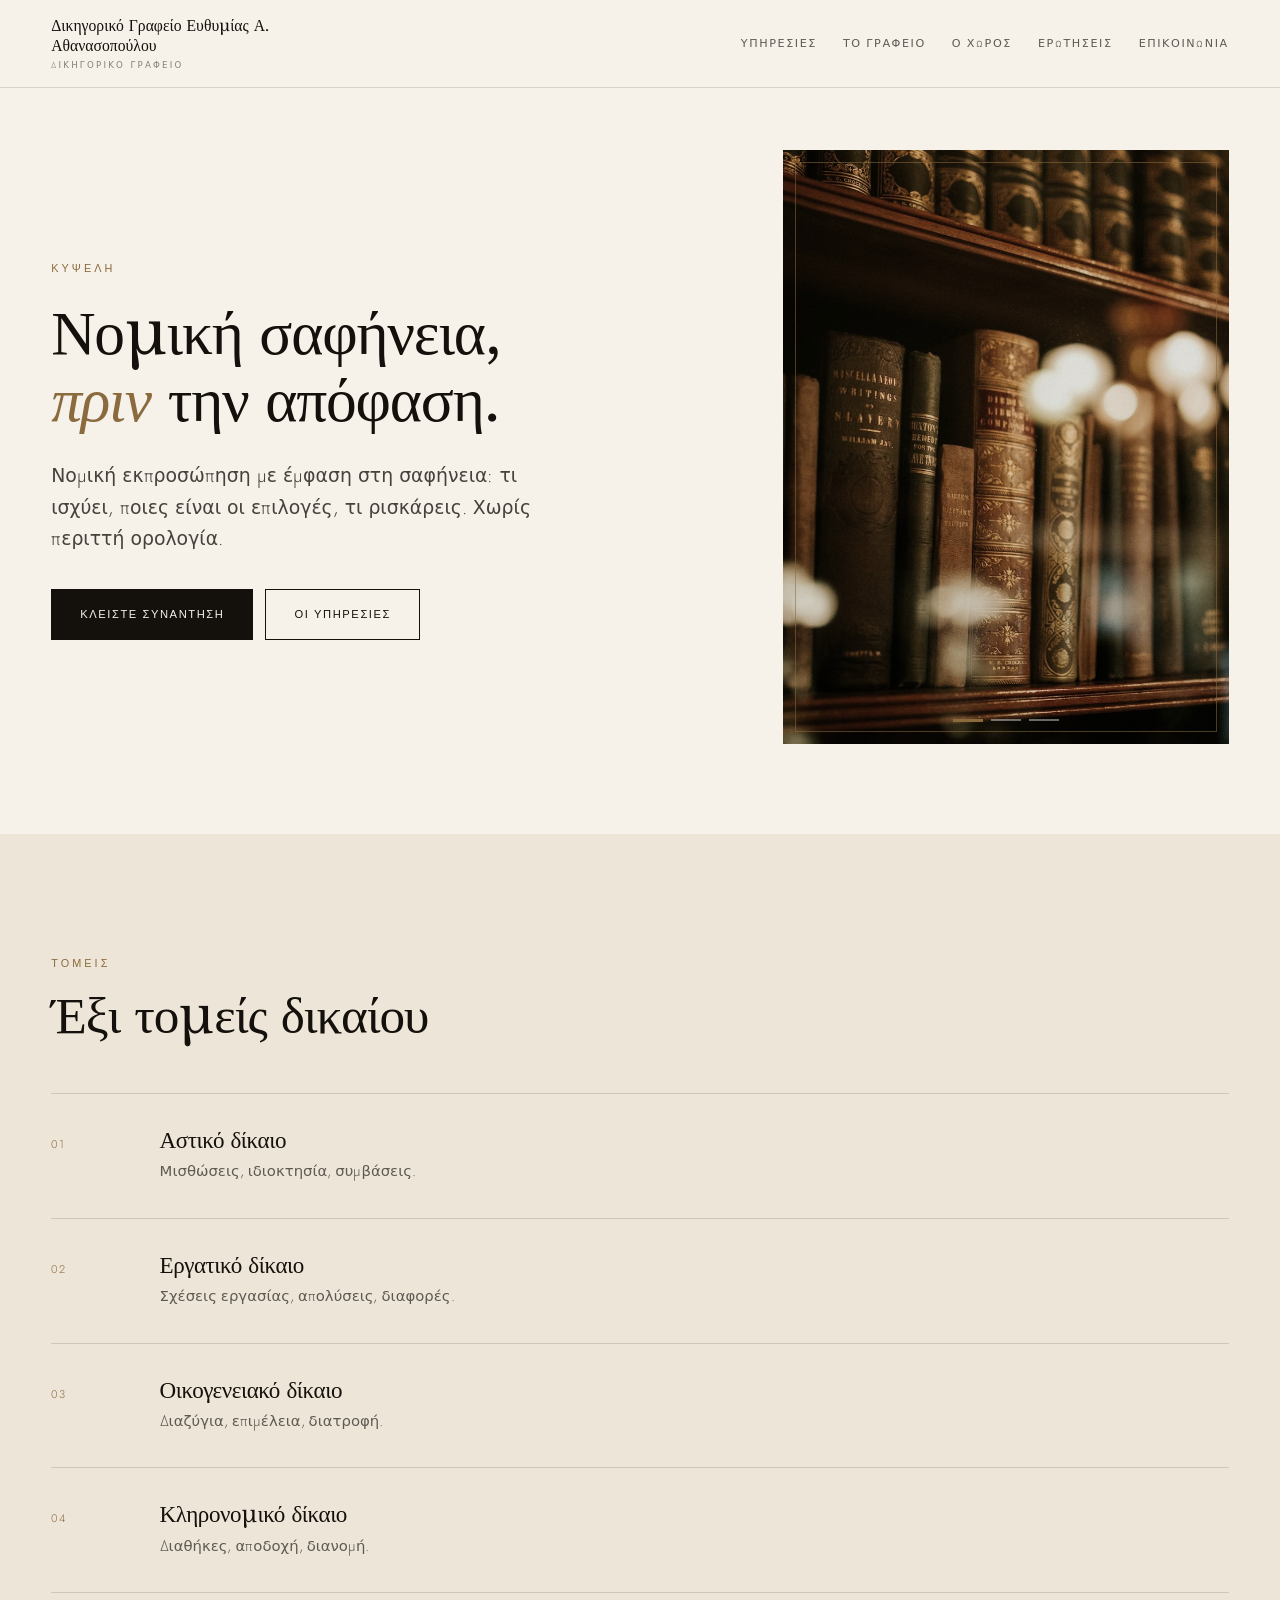
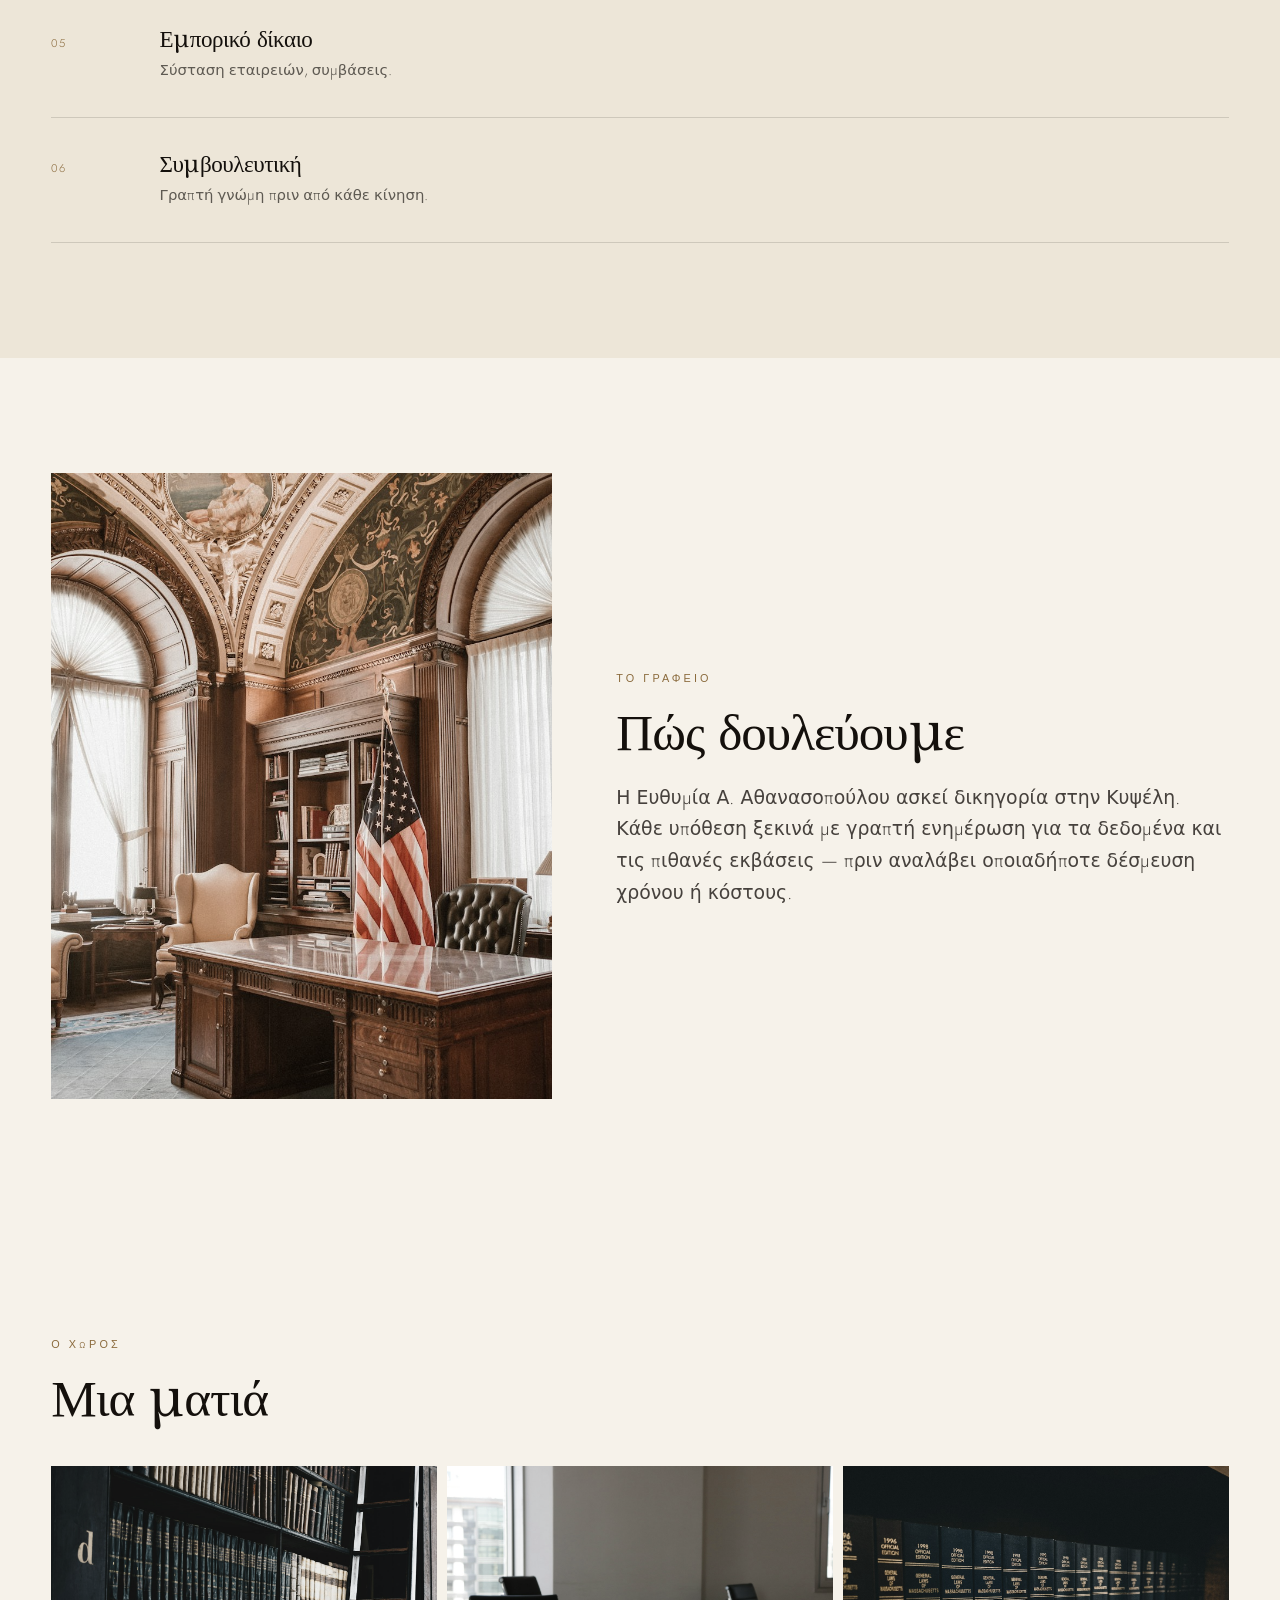
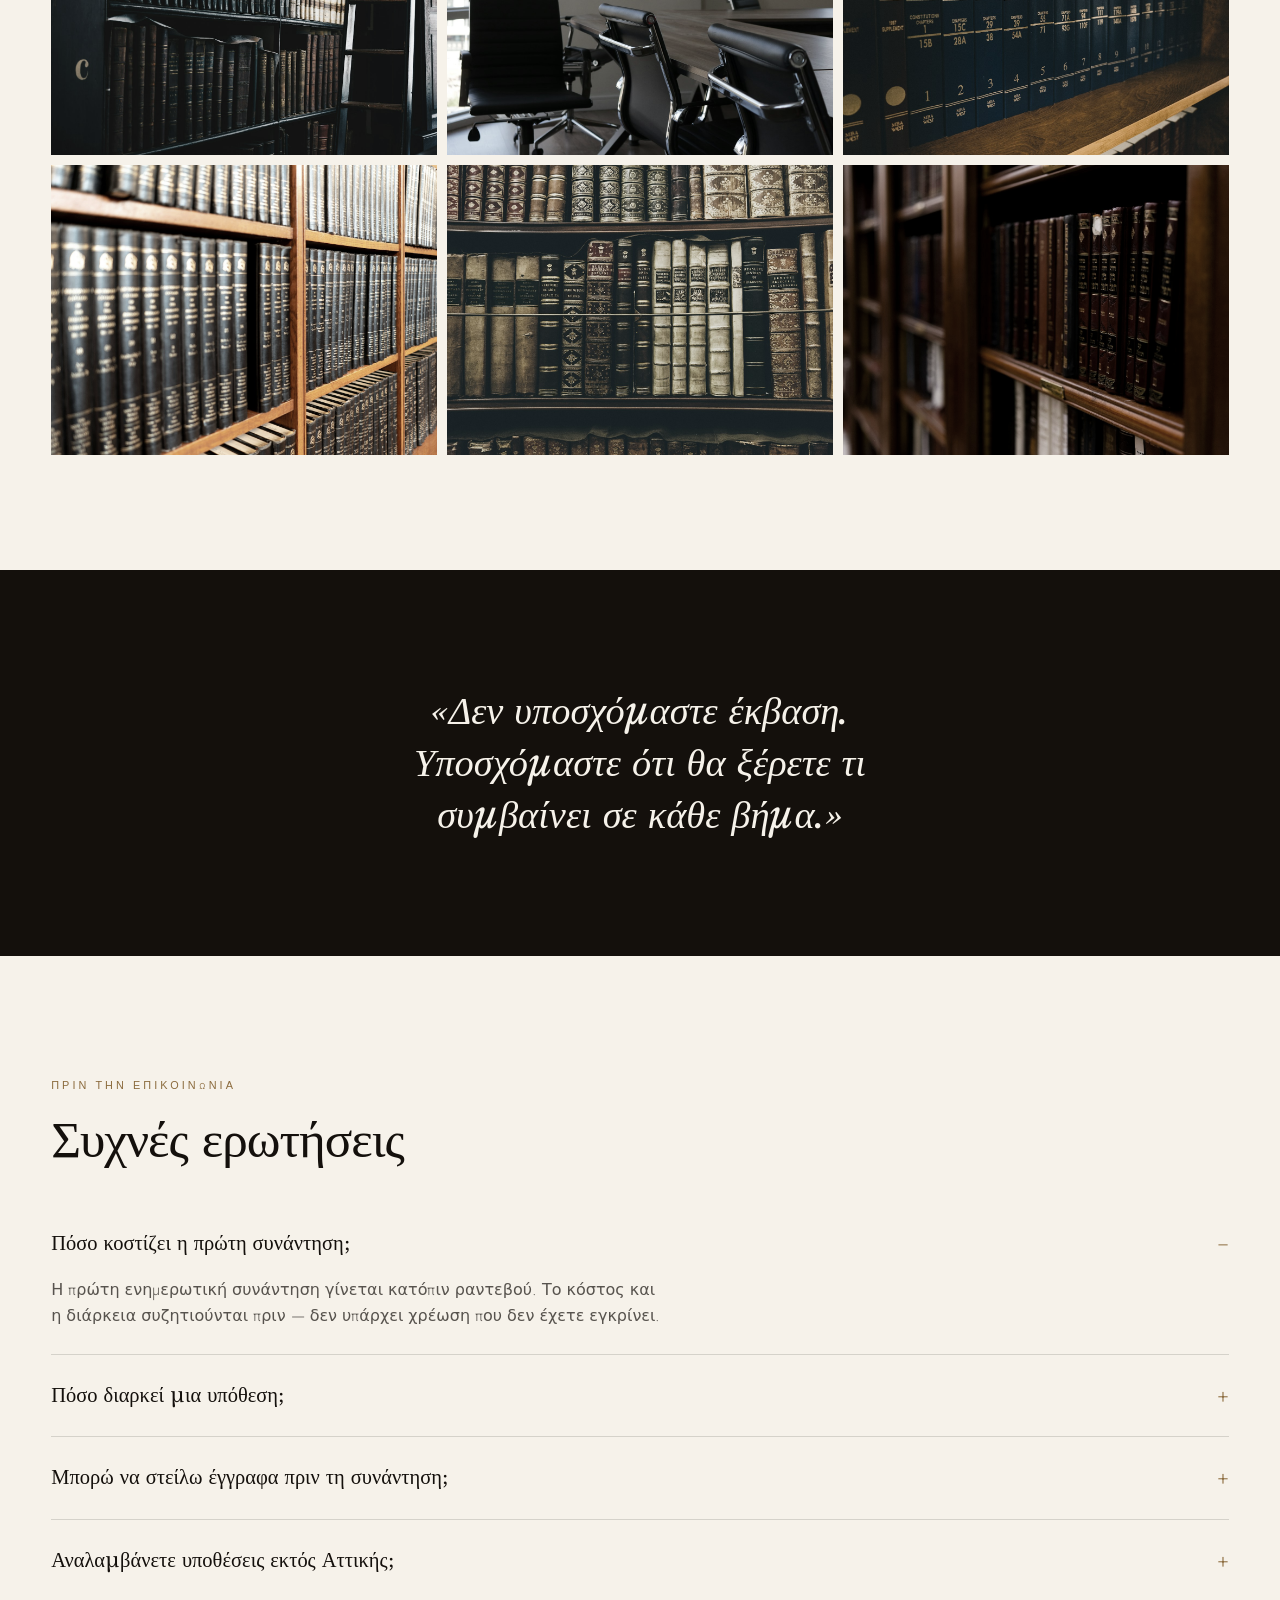
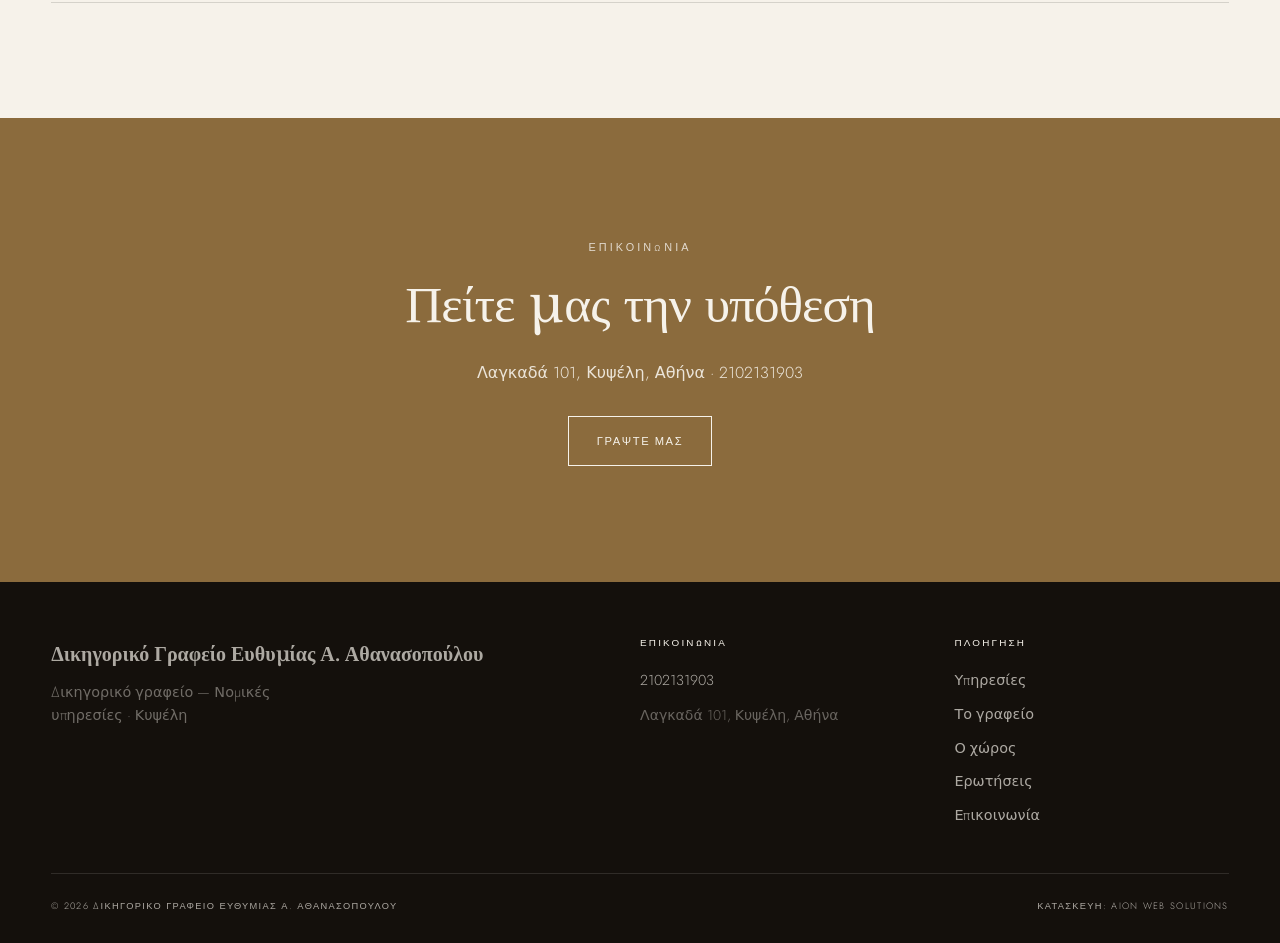
==== commit c62db7c4: "update index.html" ====
--- a/index.html
+++ b/index.html
@@ -1,64 +1,198 @@
-<!DOCTYPE html>
-<html lang="el">
- <head>
- <meta charset="UTF-8" />
- <meta name="viewport" content="width=device-width, initial-scale=1.0" />
- <title>Δικηγορικό Γραφείο Ευθυμίας Αθανασοπούλου — Νομικές Υπηρεσίες στην Κυψέλη</title>
- <meta
- name="description"
- content="Δικηγορικό γραφείο στην Κυψέλη. Αστικό, ποινικό, εργατικό και διοικητικό δίκαιο, συμβόλαια και νομική υποστήριξη. Λαγκαδά 101, τηλ. 210 213 1903."
- />
- <link rel="canonical" href="https://panosgr1983.github.io/aion-athanasopoulou-law-demo/" />
- <meta name="theme-color" content="#0F1729" />
- <link rel="icon" type="image/svg+xml" href="./favicon.svg" />
- <meta property="og:locale" content="el_GR" />
- <meta property="og:site_name" content="Δικηγορικό Γραφείο Ευθυμίας Αθανασοπούλου" />
- <meta property="og:title" content="Δικηγορικό Γραφείο Ευθυμίας Αθανασοπούλου, Κυψέλη" />
- <meta
- property="og:description"
- content="Νομική υποστήριξη με ουσία και διαφάνεια. Λαγκαδά 101, Κυψέλη."
- />
- <meta property="og:type" content="website" />
- <meta property="og:url" content="https://panosgr1983.github.io/aion-athanasopoulou-law-demo/" />
- <meta property="og:image" content="https://panosgr1983.github.io/aion-athanasopoulou-law-demo/images/buildings-1.jpg" />
- <meta name="twitter:card" content="summary_large_image" />
- <meta name="twitter:title" content="Δικηγορικό Γραφείο Ευθυμίας Αθανασοπούλου, Κυψέλη" />
- <meta name="twitter:description" content="Νομική υποστήριξη με ουσία και διαφάνεια. Λαγκαδά 101, Κυψέλη." />
- <meta name="twitter:image" content="https://panosgr1983.github.io/aion-athanasopoulou-law-demo/images/buildings-1.jpg" />
- <link rel="preconnect" href="https://fonts.googleapis.com" />
- <link rel="preconnect" href="https://fonts.gstatic.com" crossorigin />
- <link
- href="https://fonts.googleapis.com/css2?family=Fraunces:ital,wght@0,400;0,500;0,600;0,700;1,400;1,500;1,600&family=Inter:wght@300;400;500;600;700&display=swap"
- rel="stylesheet"
- />
- <script type="application/ld+json">
- {
- "@context": "https://schema.org",
- "@type": "LegalService",
- "name": "Δικηγορικό Γραφείο Ευθυμίας Αθανασοπούλου",
- "address": {
- "@type": "PostalAddress",
- "streetAddress": "Λαγκαδά 101",
- "addressLocality": "Κυψέλη, Αθήνα",
- "postalCode": "113 62",
- "addressCountry": "GR"
- },
- "telephone": "+302102131903",
- "priceRange": "€€",
- "openingHoursSpecification": [
- {
- "@type": "OpeningHoursSpecification",
- "dayOfWeek": ["Monday","Tuesday","Wednesday","Thursday","Friday"],
- "opens": "09:00",
- "closes": "17:00"
- }
- ]
- }
- </script>
-   <script type="module" crossorigin src="./assets/index-mGDOBpdI.js"></script>
-   <link rel="stylesheet" crossorigin href="./assets/index-BigKzp1x.css">
- </head>
- <body>
- <div id="root"></div>
- </body>
-</html>
+<!doctype html><html lang="el"><head><meta charset="utf-8"><meta name="viewport" content="width=device-width,initial-scale=1">
+<title>Δικηγορικό Γραφείο Ευθυμίας Α. Αθανασοπούλου — Δικηγορικό Γραφείο</title>
+<meta name="description" content="Δικηγορικό Γραφείο Ευθυμίας Α. Αθανασοπούλου — Δικηγορικό γραφείο — Νομικές υπηρεσίες. Λαγκαδά 101, Κυψέλη, Αθήνα.">
+<meta name="theme-color" content="#14100C">
+<link href="https://fonts.googleapis.com/css2?family=Libre+Baskerville:ital,wght@0,400;0,700;1,400&family=Jost:wght@300;400;500&display=swap" rel="stylesheet">
+<script type="application/ld+json">{"@context":"https://schema.org","@type":"LegalService","name":"Δικηγορικό Γραφείο Ευθυμίας Α. Αθανασοπούλου","address":{"@type":"PostalAddress","streetAddress":"Λαγκαδά 101, Κυψέλη, Αθήνα","addressCountry":"GR"}}</script>
+<style>:root{--ink:#14100C;--paper:#F6F2EA;--accent:#8B6B3D;--accent2:#B8935F;--soft:#EDE6D8;--line:color-mix(in srgb,var(--ink) 14%,transparent);--serif:'Libre Baskerville',Georgia,serif;--sans:'Jost',system-ui,sans-serif;--mono:'Jost',sans-serif}
+*{box-sizing:border-box}html{scroll-behavior:smooth}
+body{margin:0;background:var(--paper);color:var(--ink);font-family:var(--sans);line-height:1.65;-webkit-font-smoothing:antialiased;overflow-x:hidden;font-weight:300}
+img{display:block;max-width:100%}
+.wrap{width:min(1240px,92vw);margin:0 auto}
+h1,h2,h3,h4{font-family:var(--serif);font-weight:400;letter-spacing:-.02em;margin:0;line-height:1.05}
+h2{font-size:clamp(2rem,4vw,3.4rem)}
+p{margin:0}
+.kicker{font-family:var(--mono);font-size:.68rem;letter-spacing:.28em;text-transform:uppercase;color:var(--accent);display:inline-block}
+.lede{font-size:clamp(1rem,1.5vw,1.18rem);line-height:1.68;color:color-mix(in srgb,var(--ink) 78%,transparent)}
+section{padding:clamp(70px,9vw,130px) 0;position:relative}
+.btn{display:inline-flex;align-items:center;gap:10px;padding:15px 28px;text-decoration:none;font-family:var(--mono);font-size:.7rem;letter-spacing:.14em;text-transform:uppercase;border:1px solid var(--ink);color:var(--ink);transition:.3s;background:transparent;cursor:pointer}
+.btn:hover{background:var(--ink);color:var(--paper);transform:translateY(-4px)}
+.btn-solid{background:var(--ink);color:var(--paper)}
+.btn-solid:hover{background:var(--accent);border-color:var(--accent)}
+.burger{display:none;width:42px;height:42px;border:1px solid var(--line);background:transparent;cursor:pointer;position:relative}
+.burger span,.burger span::before,.burger span::after{position:absolute;left:50%;transform:translateX(-50%);width:18px;height:1px;background:var(--ink);content:'';transition:.3s}
+.burger span{top:50%}.burger span::before{top:-6px}.burger span::after{top:6px}
+.burger[aria-expanded="true"] span{background:transparent}
+.burger[aria-expanded="true"] span::before{transform:translate(-50%,6px) rotate(45deg)}
+.burger[aria-expanded="true"] span::after{transform:translate(-50%,-6px) rotate(-45deg)}
+.mobile-drawer{position:fixed;inset:70px 0 auto;z-index:59;background:var(--paper);display:none;flex-direction:column;padding:8px 5vw 28px;border-bottom:1px solid var(--line)}
+.mobile-drawer.on{display:flex}
+.mobile-drawer a{text-decoration:none;color:var(--ink);padding:15px 0;border-bottom:1px solid var(--line);font-family:var(--mono);font-size:.72rem;letter-spacing:.16em;text-transform:uppercase}
+@media(max-width:900px){.burger{display:flex}}
+.reveal{opacity:0;transform:translateY(26px);transition:opacity .7s cubic-bezier(.2,.7,.3,1),transform .7s cubic-bezier(.2,.7,.3,1)}
+.reveal.in{opacity:1;transform:none}
+.stagger>*{opacity:0;transform:translateY(18px);transition:opacity .6s cubic-bezier(.22,.61,.36,1),transform .6s cubic-bezier(.22,.61,.36,1)}
+.stagger.in>*{opacity:1;transform:none}
+.stagger.in>*:nth-child(1){transition-delay:0ms}.stagger.in>*:nth-child(2){transition-delay:80ms}
+.stagger.in>*:nth-child(3){transition-delay:160ms}.stagger.in>*:nth-child(4){transition-delay:240ms}
+.stagger.in>*:nth-child(5){transition-delay:320ms}.stagger.in>*:nth-child(6){transition-delay:400ms}
+footer{background:var(--ink);color:color-mix(in srgb,var(--paper) 68%,transparent);padding:56px 0 30px}
+.frow{display:grid;grid-template-columns:2fr 1fr 1fr;gap:40px;padding-bottom:40px}
+@media(max-width:800px){.frow{grid-template-columns:1fr}}
+footer h4{color:var(--paper);font-family:var(--mono);font-size:.62rem;letter-spacing:.22em;text-transform:uppercase;margin-bottom:16px;font-weight:400}
+footer a{color:inherit;text-decoration:none;display:block;padding:5px 0;font-size:.9rem}
+footer a:hover{color:var(--accent2)}
+.fbot{display:flex;justify-content:space-between;gap:14px;flex-wrap:wrap;padding-top:24px;border-top:1px solid color-mix(in srgb,var(--paper) 12%,transparent);font-family:var(--mono);font-size:.58rem;letter-spacing:.14em;text-transform:uppercase}
+.lb{position:fixed;inset:0;background:color-mix(in srgb,var(--ink) 96%,transparent);display:none;place-items:center;z-index:95;padding:24px}
+.lb.on{display:grid}
+.lb img{max-height:88vh;max-width:94vw}
+.lb button{position:absolute;top:18px;right:24px;background:none;border:0;color:var(--paper);font-size:2rem;cursor:pointer}
+.callbar{position:fixed;bottom:0;left:0;right:0;z-index:70;display:none;background:var(--accent);color:var(--paper);text-align:center;padding:15px;text-decoration:none;font-family:var(--mono);font-size:.66rem;letter-spacing:.16em;text-transform:uppercase}
+@media(max-width:900px){.callbar{display:block}body{padding-bottom:52px}}
+details{border-bottom:1px solid var(--line);padding:24px 0}
+summary{cursor:pointer;font-family:var(--serif);font-size:clamp(1.05rem,1.6vw,1.3rem);list-style:none;display:flex;justify-content:space-between;gap:20px}
+summary::-webkit-details-marker{display:none}
+summary::after{content:'+';color:var(--accent);font-family:var(--sans)}
+details[open] summary::after{content:'−'}
+details p{margin-top:16px;color:color-mix(in srgb,var(--ink) 70%,transparent);max-width:68ch}
+@media(prefers-reduced-motion:reduce){.reveal,.stagger>*{opacity:1!important;transform:none!important;transition:none!important}}
+
+header{position:fixed;inset:0 0 auto;z-index:60;background:color-mix(in srgb,var(--paper) 94%,transparent);backdrop-filter:blur(12px);border-bottom:1px solid var(--line)}
+.nav{display:flex;align-items:center;justify-content:space-between;padding:16px 0;gap:20px}
+.brand{text-decoration:none;color:var(--ink);font-family:var(--serif);font-size:.98rem;line-height:1.25;max-width:300px}
+.brand i{display:block;font-style:normal;font-size:.54rem;letter-spacing:.26em;text-transform:uppercase;opacity:.5;margin-top:5px;font-family:var(--sans)}
+.nav-links{display:flex;gap:26px;font-size:.7rem;letter-spacing:.14em;text-transform:uppercase}
+.nav-links a{text-decoration:none;color:color-mix(in srgb,var(--ink) 68%,transparent)}
+.nav-links a:hover{color:var(--accent)}
+@media(max-width:900px){.nav-links{display:none}}
+.hero{padding:150px 0 90px}
+.hero .wrap{display:grid;grid-template-columns:1.2fr .8fr;gap:clamp(30px,5vw,80px);align-items:center}
+@media(max-width:900px){.hero .wrap{grid-template-columns:1fr}}
+.hero h1{font-size:clamp(2.4rem,4.8vw,4.2rem);line-height:1.1}
+.hero h1 em{font-style:italic;color:var(--accent)}
+.hero .lede{margin-top:26px;max-width:44ch}
+.hero-cta{display:flex;gap:12px;margin-top:34px;flex-wrap:wrap}
+.hero-media{aspect-ratio:3/4;overflow:hidden;position:relative}
+.hero-media .slide{position:absolute;inset:0;opacity:0;transition:opacity 1.2s ease}
+.hero-media .slide.on{opacity:1}
+.hero-media .slide img{width:100%;height:100%;object-fit:cover;filter:grayscale(.3) sepia(.12)}
+.hero-media::after{content:'';position:absolute;inset:12px;border:1px solid color-mix(in srgb,var(--accent) 55%,transparent);pointer-events:none;z-index:2}
+.hero-media .dots{position:absolute;left:50%;transform:translateX(-50%);bottom:22px;display:flex;gap:8px;z-index:3}
+.hero-media .dots button{width:30px;height:2px;background:rgba(255,255,255,.4);border:0;cursor:pointer;transition:.3s}
+.hero-media .dots button.on{background:var(--accent);height:3px}
+.svc{background:var(--soft)}
+.svc-list{margin-top:50px;border-top:1px solid var(--line)}
+.row{display:grid;grid-template-columns:70px 1fr;gap:clamp(16px,3vw,40px);padding:clamp(22px,3vw,34px) 0;border-bottom:1px solid var(--line);transition:.35s}
+.row:hover{background:color-mix(in srgb,var(--accent) 6%,transparent);padding-left:14px;transform:translateY(-4px)}
+.rn{font-size:.7rem;letter-spacing:.2em;color:var(--accent);padding-top:7px}
+.row h3{font-size:clamp(1.15rem,1.8vw,1.5rem)}
+.row p{margin-top:7px;font-size:.93rem;color:color-mix(in srgb,var(--ink) 66%,transparent)}
+.about .wrap{display:grid;grid-template-columns:.9fr 1.1fr;gap:clamp(30px,5vw,80px);align-items:center}
+@media(max-width:900px){.about .wrap{grid-template-columns:1fr}}
+.about-media{aspect-ratio:4/5;overflow:hidden}
+.about-media img{width:100%;height:100%;object-fit:cover;filter:grayscale(.4)}
+.gal-grid{display:grid;grid-template-columns:repeat(3,1fr);gap:10px}
+@media(max-width:700px){.gal-grid{grid-template-columns:repeat(2,1fr)}}
+.g-item{position:relative;overflow:hidden;border:0;padding:0;cursor:zoom-in;aspect-ratio:4/3;background:var(--soft);transition:.35s}
+.g-item img{width:100%;height:100%;object-fit:cover;transition:transform .7s,filter .7s;filter:grayscale(.35)}
+.g-item:hover img{transform:scale(1.05);filter:grayscale(0)}
+.g-item:hover{transform:translateY(-4px)}
+.quote{background:var(--ink);color:var(--paper);text-align:center}
+.quote blockquote{font-family:var(--serif);font-style:italic;font-size:clamp(1.4rem,3vw,2.4rem);line-height:1.35;max-width:24ch;margin:0 auto}
+.cta{background:var(--accent);color:var(--paper);text-align:center}
+.cta h2{color:var(--paper);max-width:20ch;margin:0 auto 28px}
+.cta .btn{border-color:var(--paper);color:var(--paper)}
+.cta .btn:hover{background:var(--paper);color:var(--accent)}
+</style></head><body>
+<header><div class="wrap nav">
+  <a class="brand" href="#top">Δικηγορικό Γραφείο Ευθυμίας Α. Αθανασοπούλου<i>Δικηγορικό Γραφείο</i></a>
+  <nav class="nav-links"><a href="#svc">Υπηρεσίες</a><a href="#about">Το γραφείο</a><a href="#gallery">Ο χώρος</a><a href="#faq">Ερωτήσεις</a><a href="#ep">Επικοινωνία</a></nav>
+  <button class="burger" id="burger" aria-label="Μενού" aria-expanded="false"><span></span></button>
+</div></header>
+<div class="mobile-drawer" id="mdrawer"><a href="#svc">Υπηρεσίες</a><a href="#about">Το γραφείο</a><a href="#gallery">Ο χώρος</a><a href="#faq">Ερωτήσεις</a><a href="#ep">Επικοινωνία</a></div>
+
+<section class="hero" id="top"><div class="wrap">
+  <div class="reveal">
+    <span class="kicker">Κυψέλη</span>
+    <h1 style="margin-top:18px">Νομική σαφήνεια,<br><em>πριν</em> την απόφαση.</h1>
+    <p class="lede">Νομική εκπροσώπηση με έμφαση στη σαφήνεια: τι ισχύει, ποιες είναι οι επιλογές, τι ρισκάρεις. Χωρίς περιττή ορολογία.</p>
+    <div class="hero-cta"><a class="btn btn-solid" href="#ep">Κλείστε συνάντηση</a><a class="btn" href="#svc">Οι υπηρεσίες</a></div>
+  </div>
+  <div class="hero-media"><div class="slide on"><img src="img/legal-u13.jpg" alt=""></div><div class="slide"><img src="img/legal-u14.jpg" alt="" loading="lazy"></div><div class="slide"><img src="img/legal-u15.jpg" alt="" loading="lazy"></div><div class="dots"><button class="on" aria-label="1"></button><button aria-label="2"></button><button aria-label="3"></button></div></div>
+</div></section>
+
+<section class="svc" id="svc"><div class="wrap reveal">
+  <span class="kicker">Τομείς</span>
+  <h2 style="margin-top:14px">Έξι τομείς δικαίου</h2>
+  <div class="svc-list stagger">
+<div class="row"><span class="rn">01</span><div><h3>Αστικό δίκαιο</h3><p>Μισθώσεις, ιδιοκτησία, συμβάσεις.</p></div></div>
+<div class="row"><span class="rn">02</span><div><h3>Εργατικό δίκαιο</h3><p>Σχέσεις εργασίας, απολύσεις, διαφορές.</p></div></div>
+<div class="row"><span class="rn">03</span><div><h3>Οικογενειακό δίκαιο</h3><p>Διαζύγια, επιμέλεια, διατροφή.</p></div></div>
+<div class="row"><span class="rn">04</span><div><h3>Κληρονομικό δίκαιο</h3><p>Διαθήκες, αποδοχή, διανομή.</p></div></div>
+<div class="row"><span class="rn">05</span><div><h3>Εμπορικό δίκαιο</h3><p>Σύσταση εταιρειών, συμβάσεις.</p></div></div>
+<div class="row"><span class="rn">06</span><div><h3>Συμβουλευτική</h3><p>Γραπτή γνώμη πριν από κάθε κίνηση.</p></div></div>
+  </div>
+</div></section>
+
+<section class="about" id="about"><div class="wrap reveal">
+  <div class="about-media"><img src="img/legal-u14.jpg" alt="" loading="lazy"></div>
+  <div>
+    <span class="kicker">Το γραφείο</span>
+    <h2 style="margin:16px 0 22px">Πώς δουλεύουμε</h2>
+    <p class="lede">Η Ευθυμία Α. Αθανασοπούλου ασκεί δικηγορία στην Κυψέλη. Κάθε υπόθεση ξεκινά με γραπτή ενημέρωση για τα δεδομένα και τις πιθανές εκβάσεις — πριν αναλάβει οποιαδήποτε δέσμευση χρόνου ή κόστους.</p>
+  </div>
+</div></section>
+
+<section class="gallery" id="gallery"><div class="wrap reveal">
+  <span class="kicker">Ο χώρος</span>
+  <h2 style="margin:16px 0 40px">Μια ματιά</h2>
+  <div class="gal-grid stagger"><button class="g-item" data-src="img/legal-u15.jpg" aria-label="Φωτογραφία 1"><img src="img/legal-u15.jpg" alt="" loading="lazy"></button><button class="g-item" data-src="img/legal-u16.jpg" aria-label="Φωτογραφία 2"><img src="img/legal-u16.jpg" alt="" loading="lazy"></button><button class="g-item" data-src="img/legal-u17.jpg" aria-label="Φωτογραφία 3"><img src="img/legal-u17.jpg" alt="" loading="lazy"></button><button class="g-item" data-src="img/legal-u19.jpg" aria-label="Φωτογραφία 4"><img src="img/legal-u19.jpg" alt="" loading="lazy"></button><button class="g-item" data-src="img/legal-u21.jpg" aria-label="Φωτογραφία 5"><img src="img/legal-u21.jpg" alt="" loading="lazy"></button><button class="g-item" data-src="img/legal-u23.jpg" aria-label="Φωτογραφία 6"><img src="img/legal-u23.jpg" alt="" loading="lazy"></button></div>
+</div></section>
+<div class="lb" id="lb"><button aria-label="Κλείσιμο">×</button><img alt=""></div>
+
+<section class="quote"><div class="wrap">
+  <blockquote>«Δεν υποσχόμαστε έκβαση. Υποσχόμαστε ότι θα ξέρετε τι συμβαίνει σε κάθε βήμα.»</blockquote>
+</div></section>
+
+<section class="faq" id="faq"><div class="wrap reveal">
+  <span class="kicker">Πριν την επικοινωνία</span>
+  <h2 style="margin:16px 0 36px">Συχνές ερωτήσεις</h2>
+  <details open><summary>Πόσο κοστίζει η πρώτη συνάντηση;</summary><p>Η πρώτη ενημερωτική συνάντηση γίνεται κατόπιν ραντεβού. Το κόστος και η διάρκεια συζητιούνται πριν — δεν υπάρχει χρέωση που δεν έχετε εγκρίνει.</p></details>
+  <details><summary>Πόσο διαρκεί μια υπόθεση;</summary><p>Εξαρτάται από το είδος. Σε αστικές διαφορές ο χρόνος μετριέται σε μήνες, σε κληρονομικά συχνά περισσότερο. Η εκτίμηση δίνεται γραπτώς μετά την πρώτη συνάντηση.</p></details>
+  <details><summary>Μπορώ να στείλω έγγραφα πριν τη συνάντηση;</summary><p>Ναι, και βοηθά. Στείλτε τα με email ώστε η συνάντηση να ξεκινήσει από την ουσία.</p></details>
+  <details><summary>Αναλαμβάνετε υποθέσεις εκτός Αττικής;</summary><p>Ναι, εφόσον η διαδικασία το επιτρέπει. Η επικοινωνία γίνεται τηλεφωνικά και με email.</p></details>
+</div></section>
+
+<section class="cta" id="ep"><div class="wrap">
+  <span class="kicker" style="color:rgba(255,255,255,.75)">Επικοινωνία</span>
+  <h2 style="margin-top:18px">Πείτε μας την υπόθεση</h2>
+  <p style="max-width:50ch;margin:0 auto 30px;opacity:.9">Λαγκαδά 101, Κυψέλη, Αθήνα · 2102131903</p>
+  <a class="btn" href="mailto:info@aionweb.gr">Γράψτε μας</a>
+</div></section>
+
+<footer><div class="wrap frow">
+    <div><strong style="font-family:var(--serif);font-size:1.25rem">Δικηγορικό Γραφείο Ευθυμίας Α. Αθανασοπούλου</strong><p style="margin-top:10px;max-width:36ch;opacity:.6;font-size:.9rem">Δικηγορικό γραφείο — Νομικές υπηρεσίες · Κυψέλη</p></div>
+    <div><h4>Επικοινωνία</h4><a href="tel:2102131903">2102131903</a><span style="display:block;opacity:.55;font-size:.88rem;margin-top:6px">Λαγκαδά 101, Κυψέλη, Αθήνα</span></div>
+    <div><h4>Πλοήγηση</h4><a href="#svc">Υπηρεσίες</a><a href="#about">Το γραφείο</a><a href="#gallery">Ο χώρος</a><a href="#faq">Ερωτήσεις</a><a href="#ep">Επικοινωνία</a></div>
+  </div><div class="wrap fbot"><span>© <span id="y"></span> Δικηγορικό Γραφείο Ευθυμίας Α. Αθανασοπούλου</span><span>Κατασκευή: AION Web Solutions</span></div></footer>
+<a class="callbar" href="#ep">Επικοινωνία</a>
+<script>
+document.getElementById('y').textContent=new Date().getFullYear();
+var bg=document.getElementById('burger'),mdw=document.getElementById('mdrawer');
+if(bg&&mdw){function mc(){bg.setAttribute('aria-expanded','false');mdw.classList.remove('on')}
+bg.addEventListener('click',function(){var o=bg.getAttribute('aria-expanded')==='true';bg.setAttribute('aria-expanded',String(!o));mdw.classList.toggle('on',!o)});
+[].slice.call(mdw.querySelectorAll('a')).forEach(function(a){a.addEventListener('click',mc)});
+window.addEventListener('resize',function(){if(window.innerWidth>900)mc()});}
+var io=new IntersectionObserver(function(es){es.forEach(function(e){if(e.isIntersecting){e.target.classList.add('in');io.unobserve(e.target)}})},{rootMargin:'0px 0px -8% 0px',threshold:0.08});
+[].slice.call(document.querySelectorAll('.reveal,.stagger')).forEach(function(el){io.observe(el)});
+var slides=[].slice.call(document.querySelectorAll('.slide')),dots=[].slice.call(document.querySelectorAll('.dots button')),i=0,t;
+if(slides.length>1){function go(n){slides[i].classList.remove('on');if(dots[i])dots[i].classList.remove('on');i=n;slides[i].classList.add('on');if(dots[i])dots[i].classList.add('on')}
+function loop(){t=setInterval(function(){go((i+1)%slides.length)},6500)}
+dots.forEach(function(b,k){b.addEventListener('click',function(){clearInterval(t);go(k);loop()})});loop();}
+if(!matchMedia('(prefers-reduced-motion: reduce)').matches){window.addEventListener('scroll',function(){var y=window.scrollY;if(y<window.innerHeight)[].slice.call(document.querySelectorAll('.slide img')).forEach(function(im){im.style.transform='translateY('+(y*0.10)+'px) scale(1.03)'})},{passive:true})}
+var lb=document.getElementById('lb');
+if(lb){var li=lb.querySelector('img');document.querySelectorAll('.g-item').forEach(function(b){b.addEventListener('click',function(){li.src=b.dataset.src;lb.classList.add('on')})});lb.addEventListener('click',function(e){if(e.target!==li)lb.classList.remove('on')})}
+document.addEventListener('keydown',function(e){if(e.key==='Escape'&&lb)lb.classList.remove('on')});
+document.querySelectorAll('details').forEach(function(x){x.addEventListener('toggle',function(){if(x.open)document.querySelectorAll('details').forEach(function(o){if(o!==x)o.open=false})})});
+</script>
+</body></html>
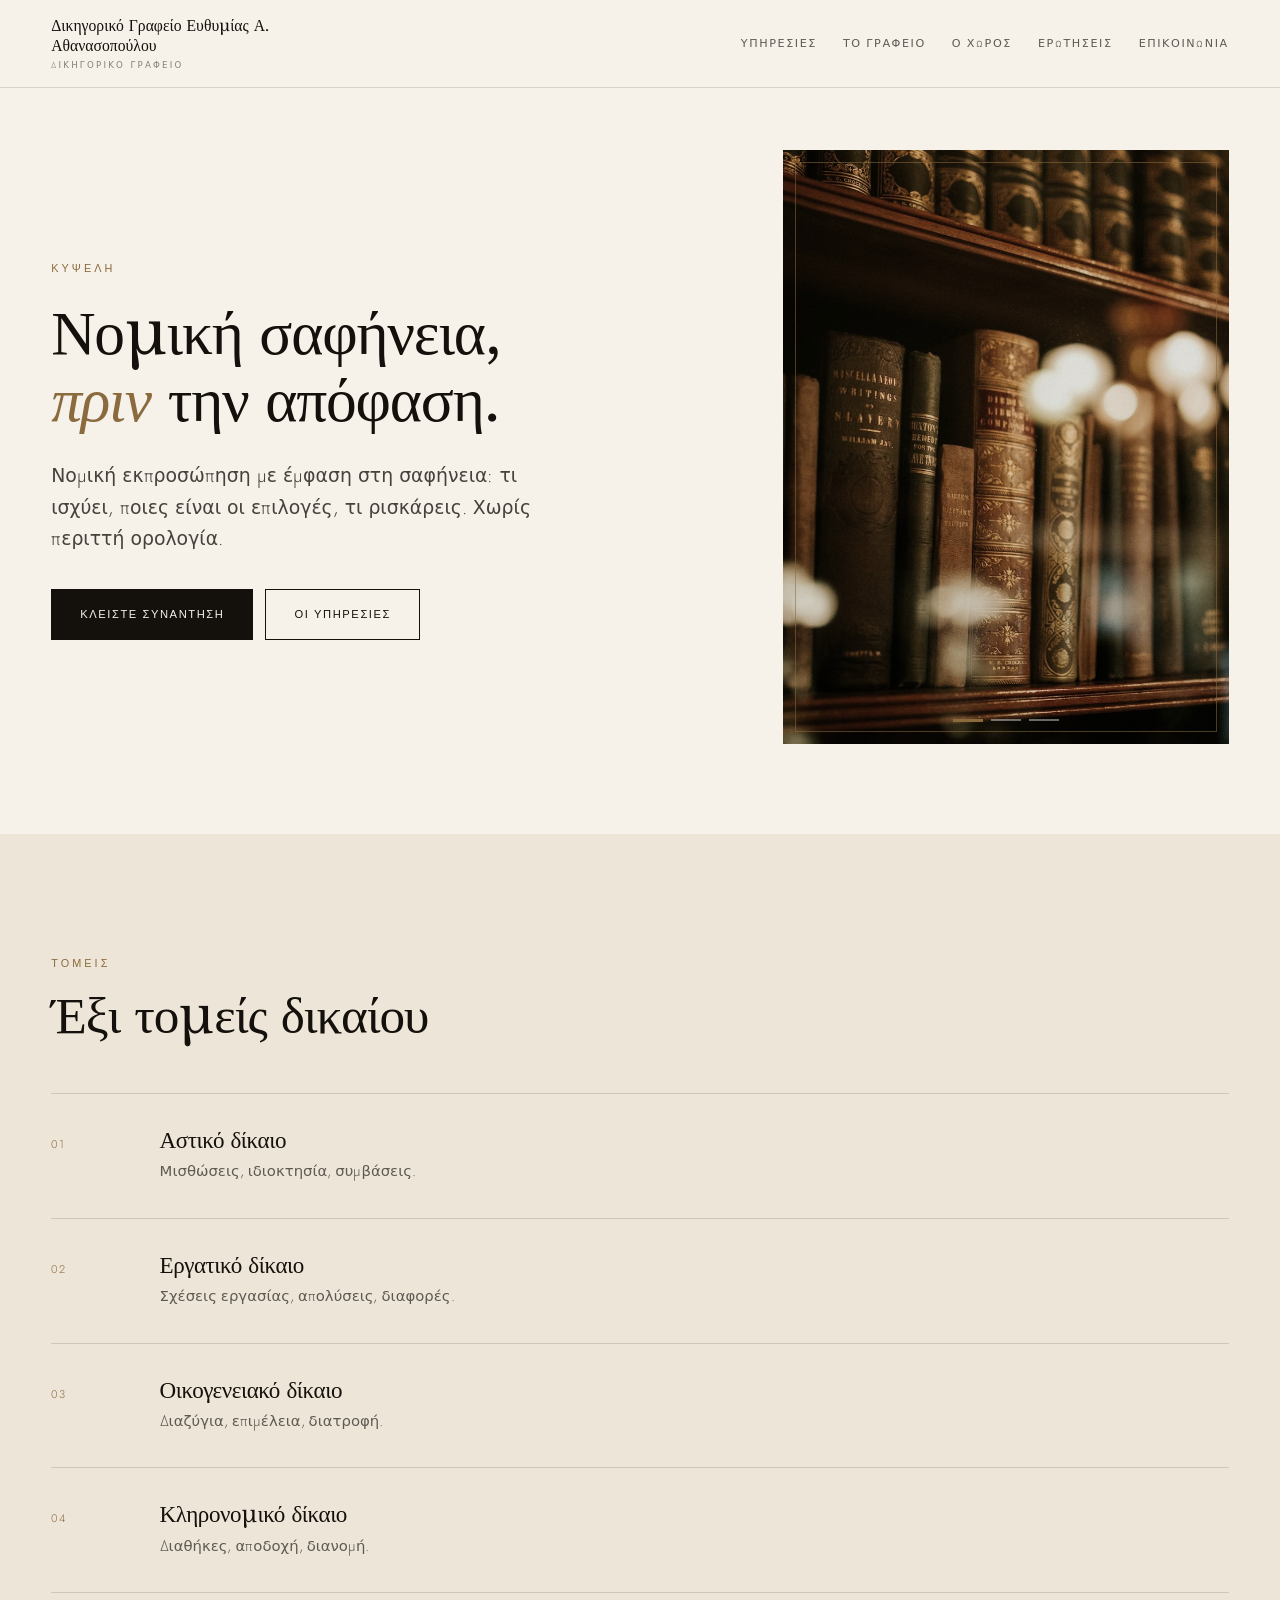
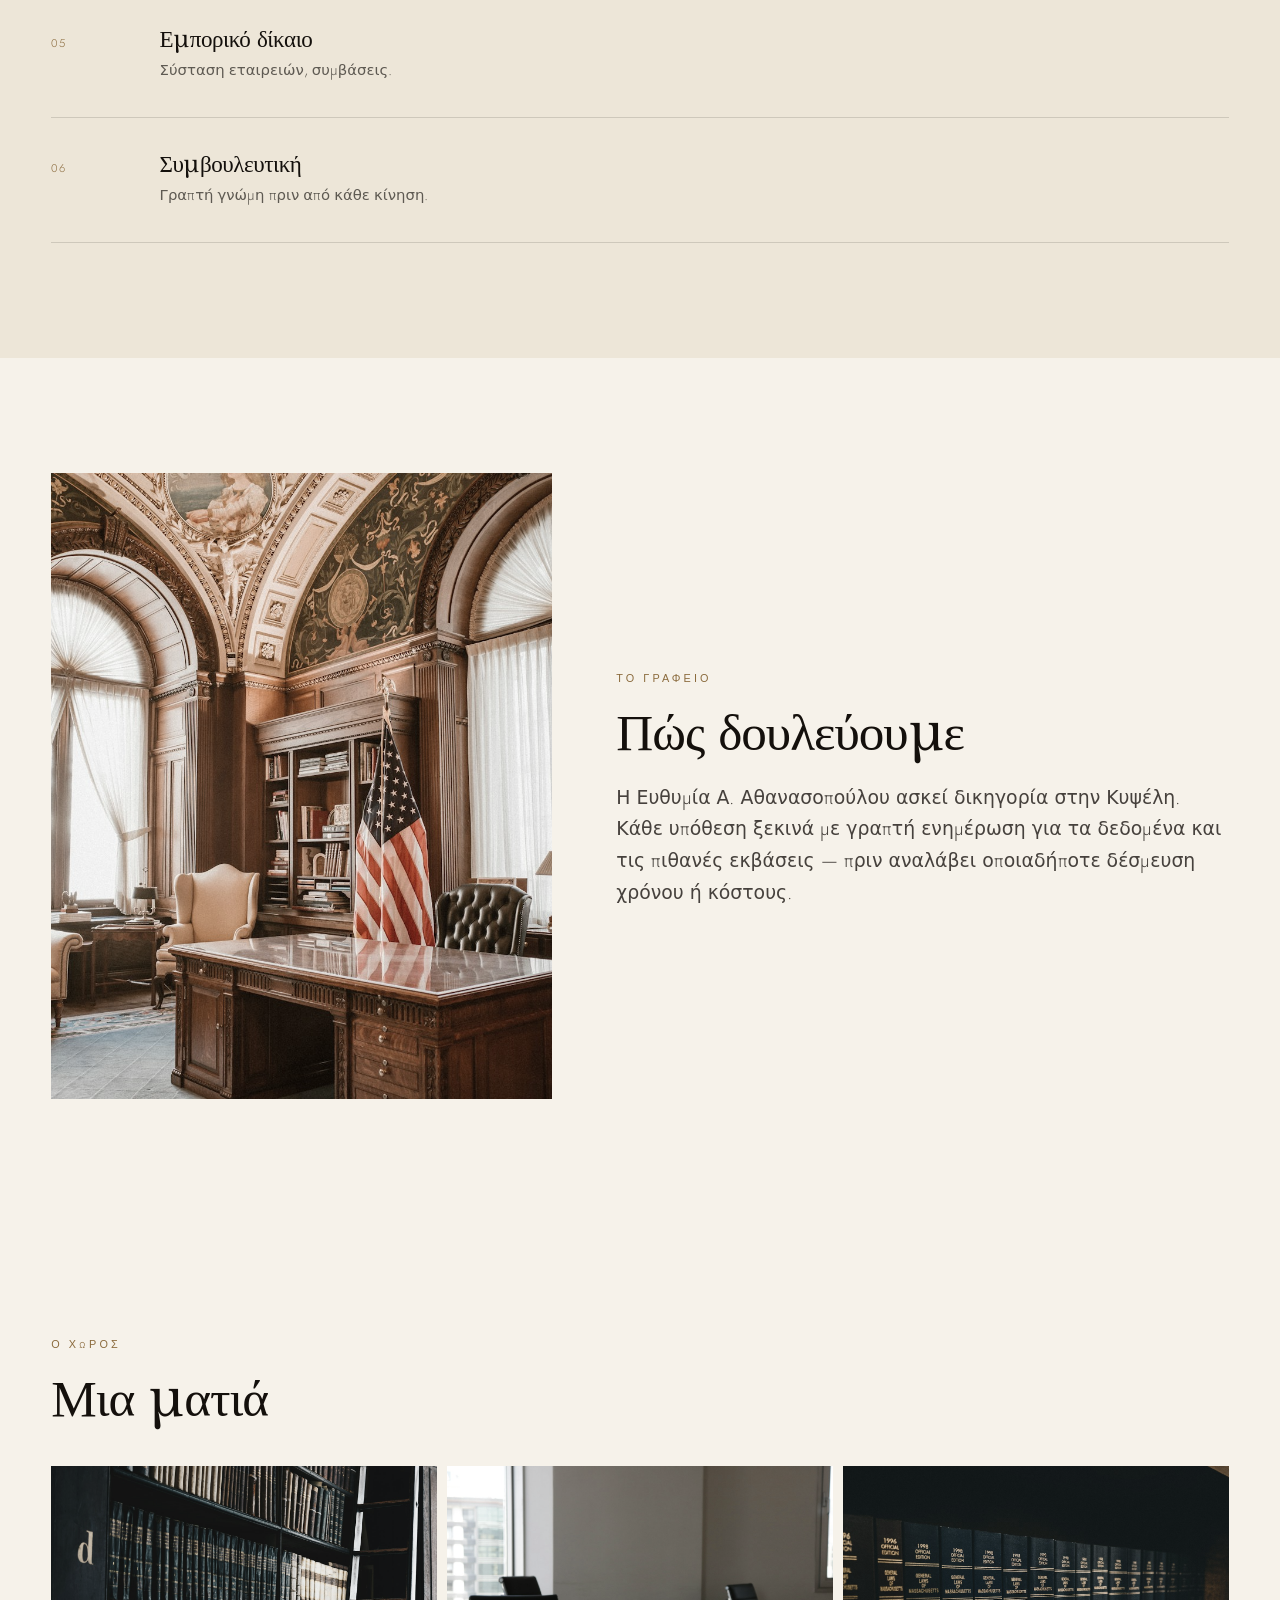
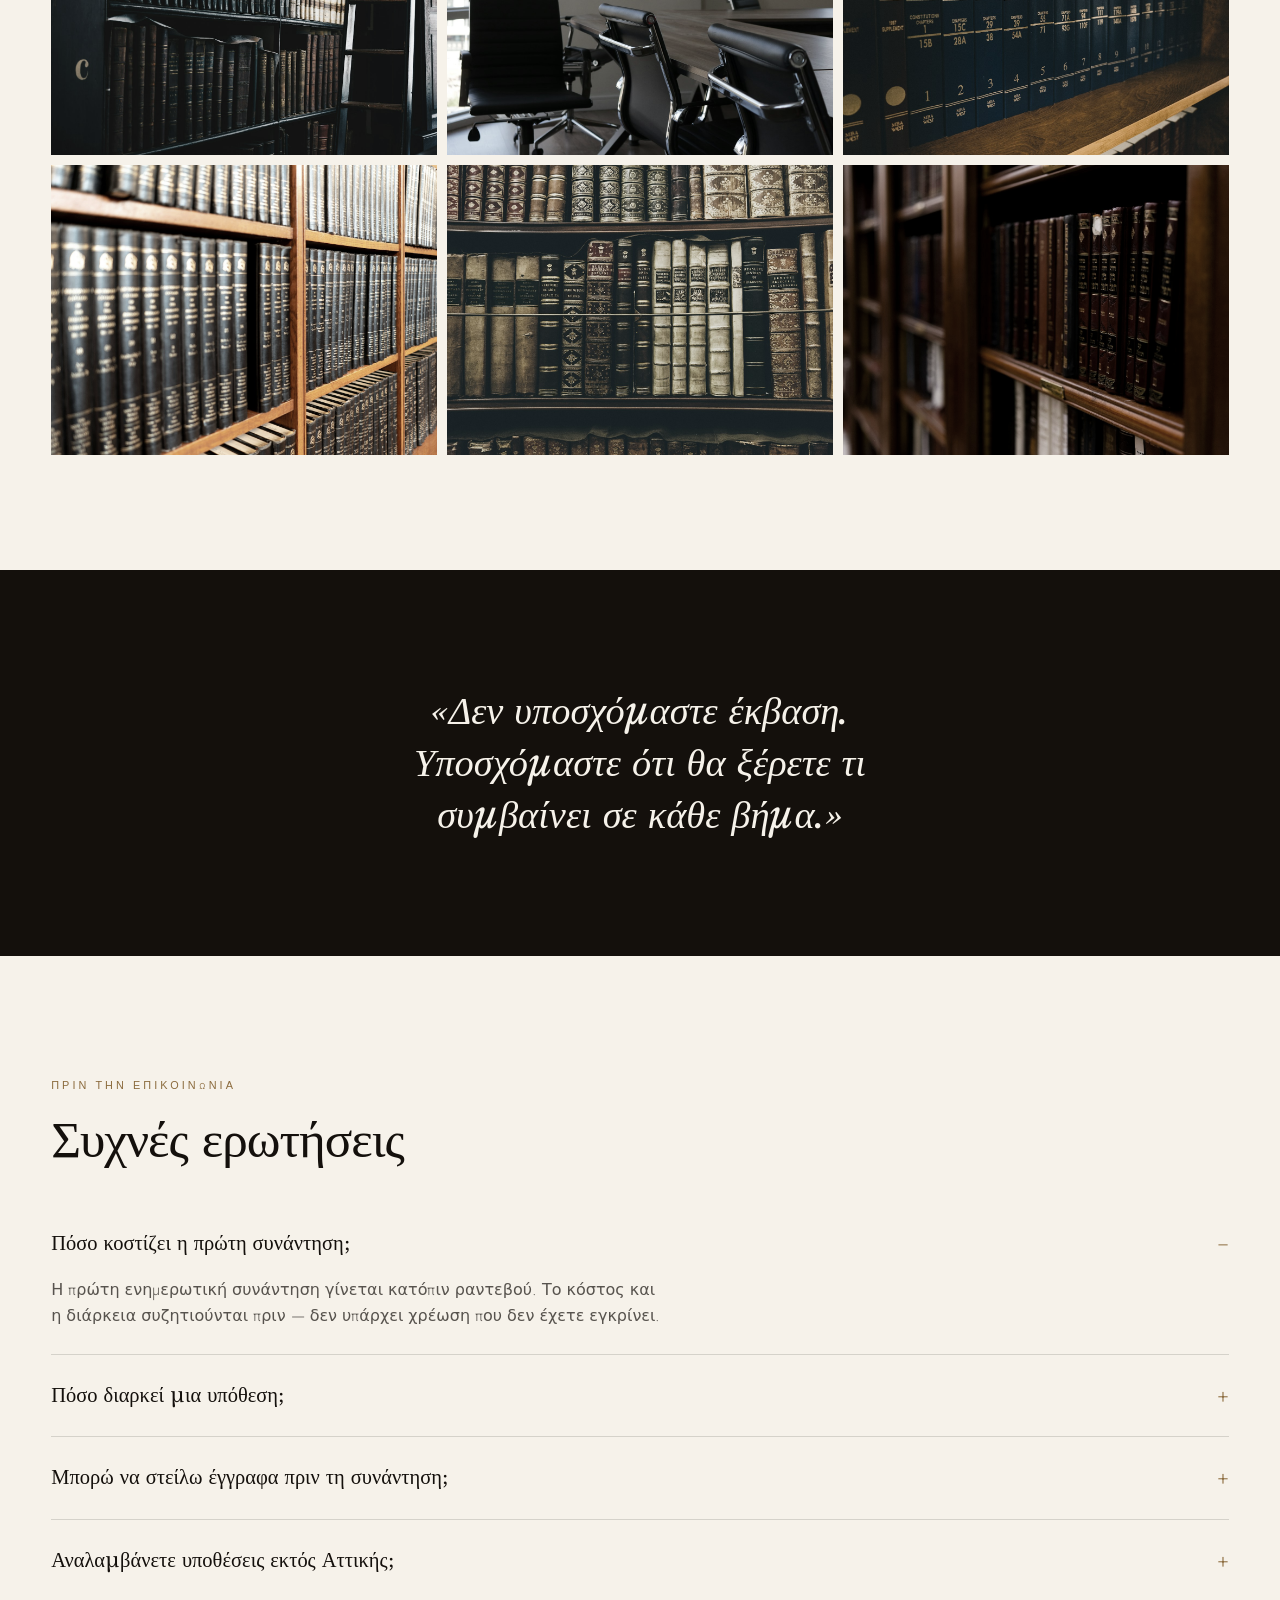
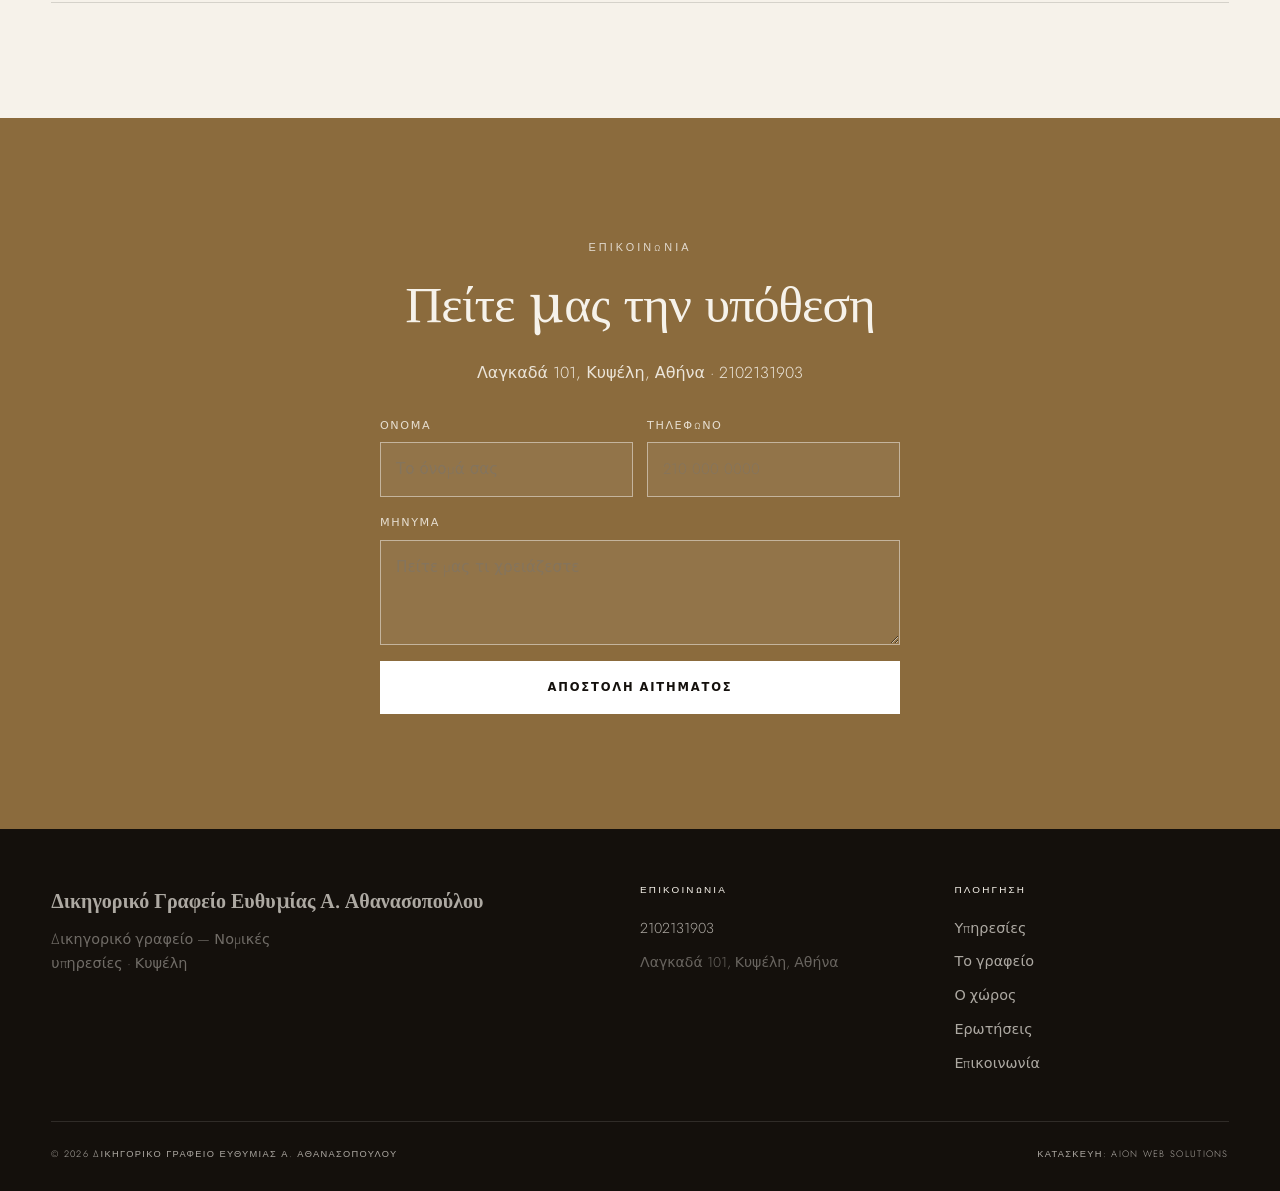
==== commit cfaeb3b9: "update index.html" ====
--- a/index.html
+++ b/index.html
@@ -167,7 +167,30 @@
   <span class="kicker" style="color:rgba(255,255,255,.75)">Επικοινωνία</span>
   <h2 style="margin-top:18px">Πείτε μας την υπόθεση</h2>
   <p style="max-width:50ch;margin:0 auto 30px;opacity:.9">Λαγκαδά 101, Κυψέλη, Αθήνα · 2102131903</p>
-  <a class="btn" href="mailto:info@aionweb.gr">Γράψτε μας</a>
+  
+<form class="demof" onsubmit="event.preventDefault();this.querySelector('.ok').classList.add('show');this.reset();">
+  <div class="fr">
+    <label>Όνομα<input type="text" name="name" placeholder="Το όνομά σας" required></label>
+    <label>Τηλέφωνο<input type="tel" name="phone" placeholder="210 000 0000" required></label>
+  </div>
+  <label>Μήνυμα<textarea name="message" rows="3" placeholder="Πείτε μας τι χρειάζεστε"></textarea></label>
+  <input type="text" name="_honey" style="display:none" tabindex="-1" autocomplete="off">
+  <button type="submit">Αποστολή αιτήματος</button>
+  <p class="ok">Το αίτημα καταχωρήθηκε. Θα επικοινωνήσουμε μαζί σας.</p>
+</form>
+<style>
+.demof{display:grid;gap:16px;max-width:520px;margin:0 auto;text-align:left}
+.demof .fr{display:grid;grid-template-columns:1fr 1fr;gap:14px}
+@media(max-width:600px){.demof .fr{grid-template-columns:1fr}}
+.demof label{display:grid;gap:8px;font-size:.7rem;letter-spacing:.14em;text-transform:uppercase;opacity:.85}
+.demof input,.demof textarea{width:100%;padding:14px 15px;border:1.5px solid rgba(255,255,255,.55);background:rgba(255,255,255,.08);color:inherit;font:inherit;font-size:.95rem;border-radius:0}
+.demof input::placeholder,.demof textarea::placeholder{opacity:.55}
+.demof input:focus,.demof textarea:focus{outline:2px solid #fff;outline-offset:2px;border-color:#fff}
+.demof button{padding:17px;border:0;background:#fff;color:#14100C;font:inherit;font-size:.72rem;font-weight:600;letter-spacing:.16em;text-transform:uppercase;cursor:pointer;transition:.3s}
+.demof button:hover{background:rgba(255,255,255,.85);transform:translateY(-4px)}
+.demof .ok{display:none;font-size:.9rem;padding:14px;border:1.5px solid #fff;background:rgba(255,255,255,.12)}
+.demof .ok.show{display:block}
+</style>
 </div></section>
 
 <footer><div class="wrap frow">
